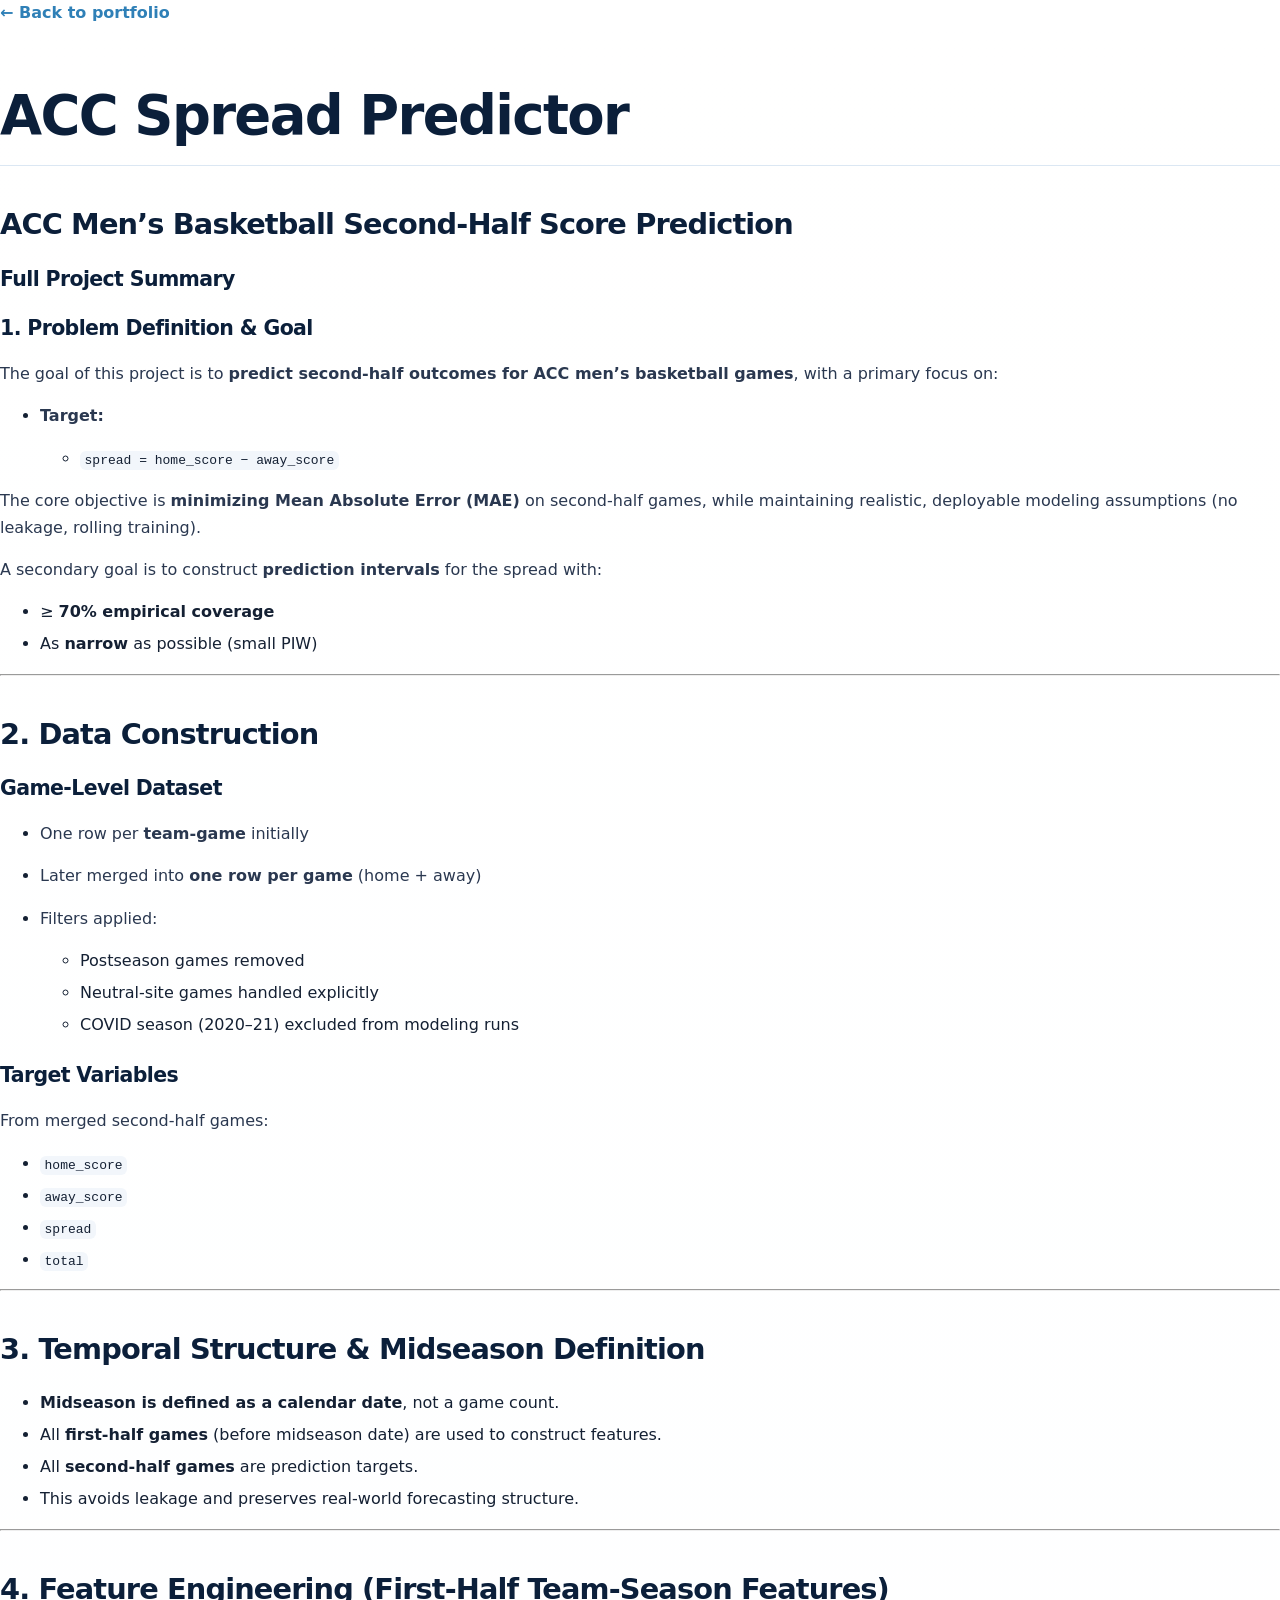
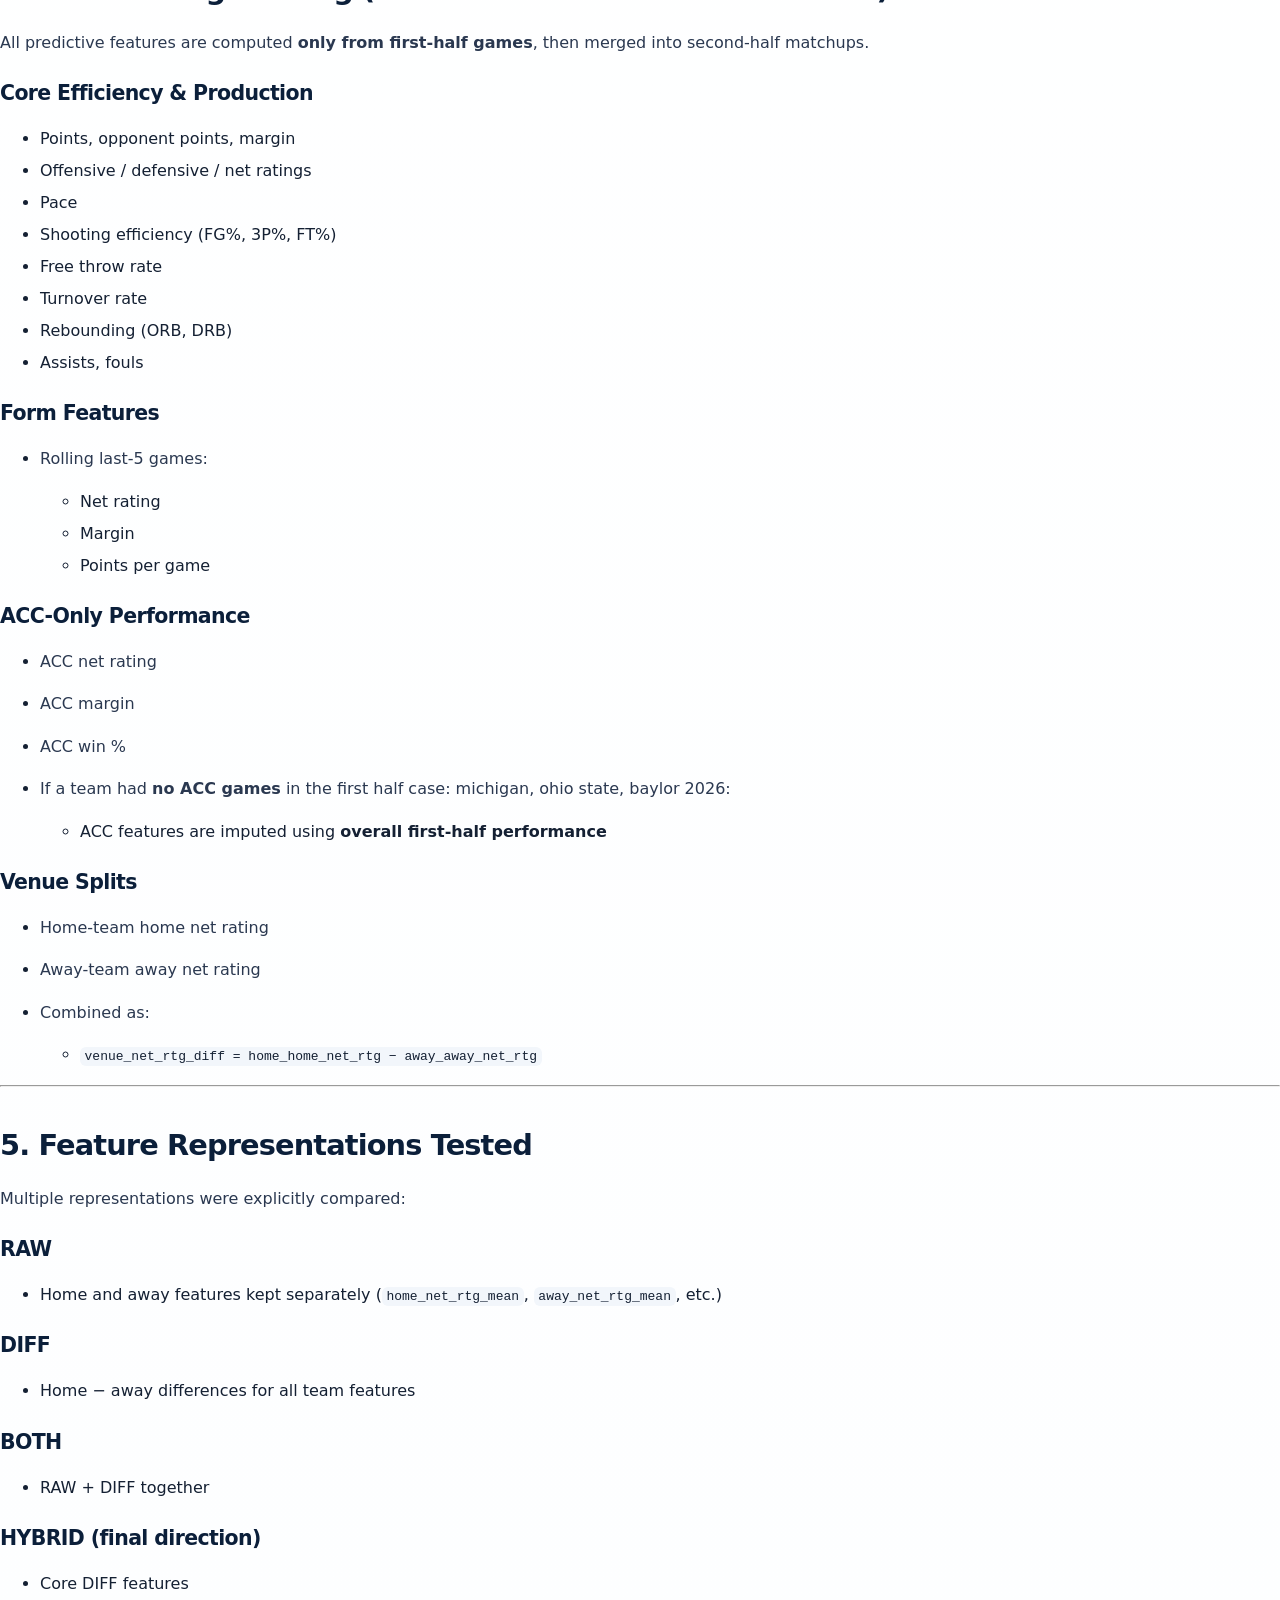
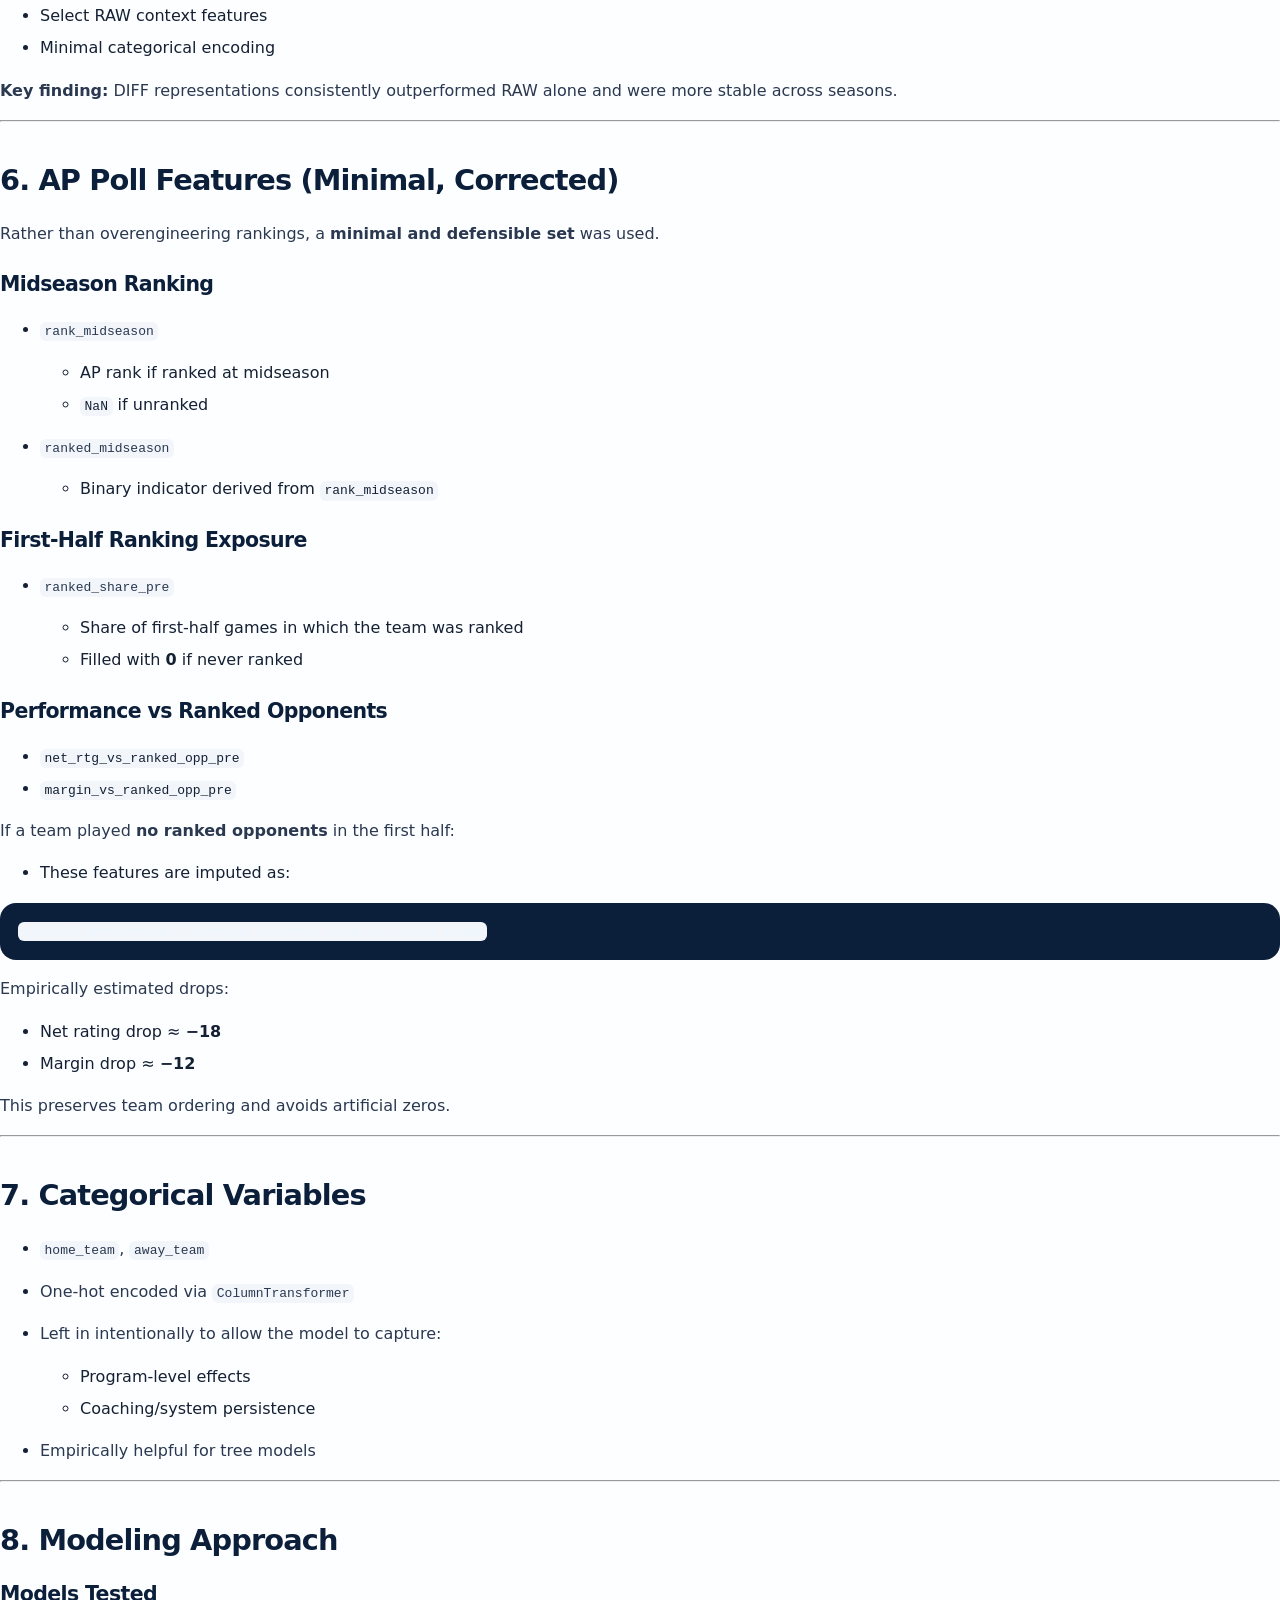
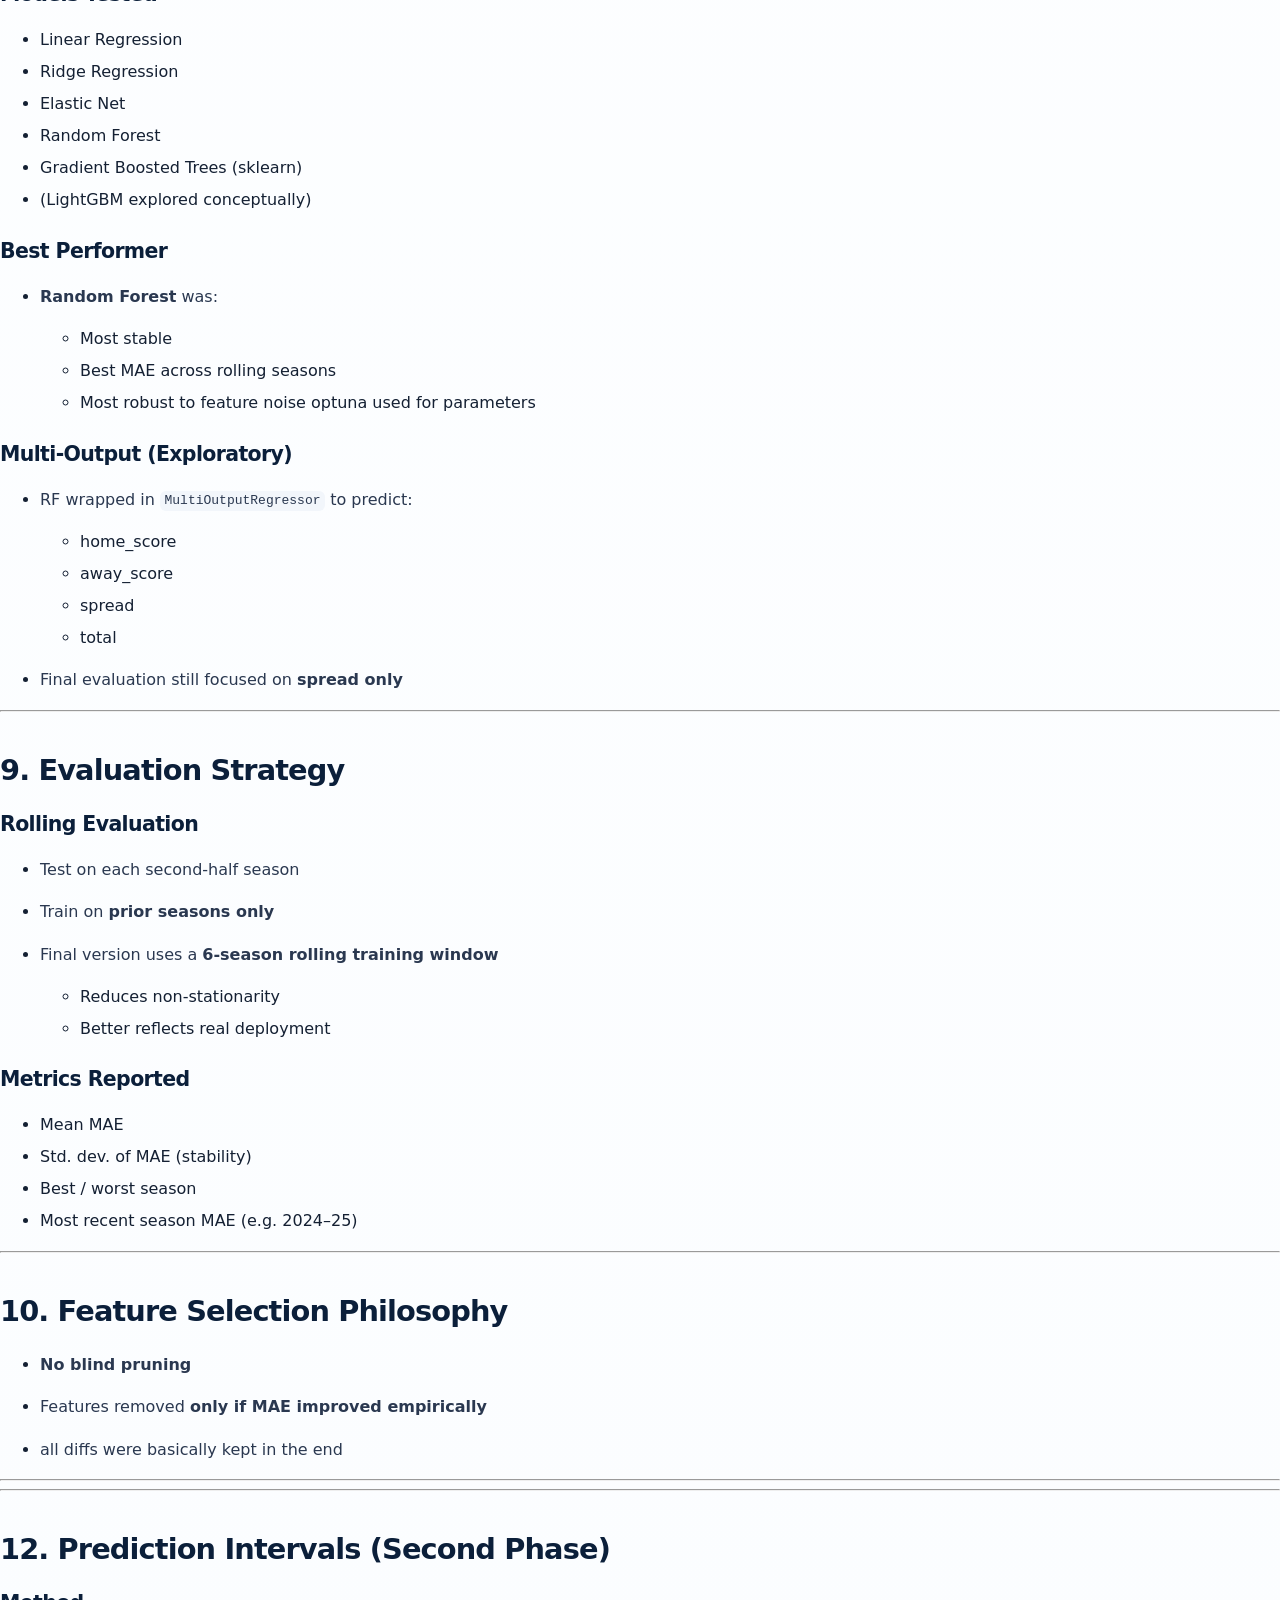
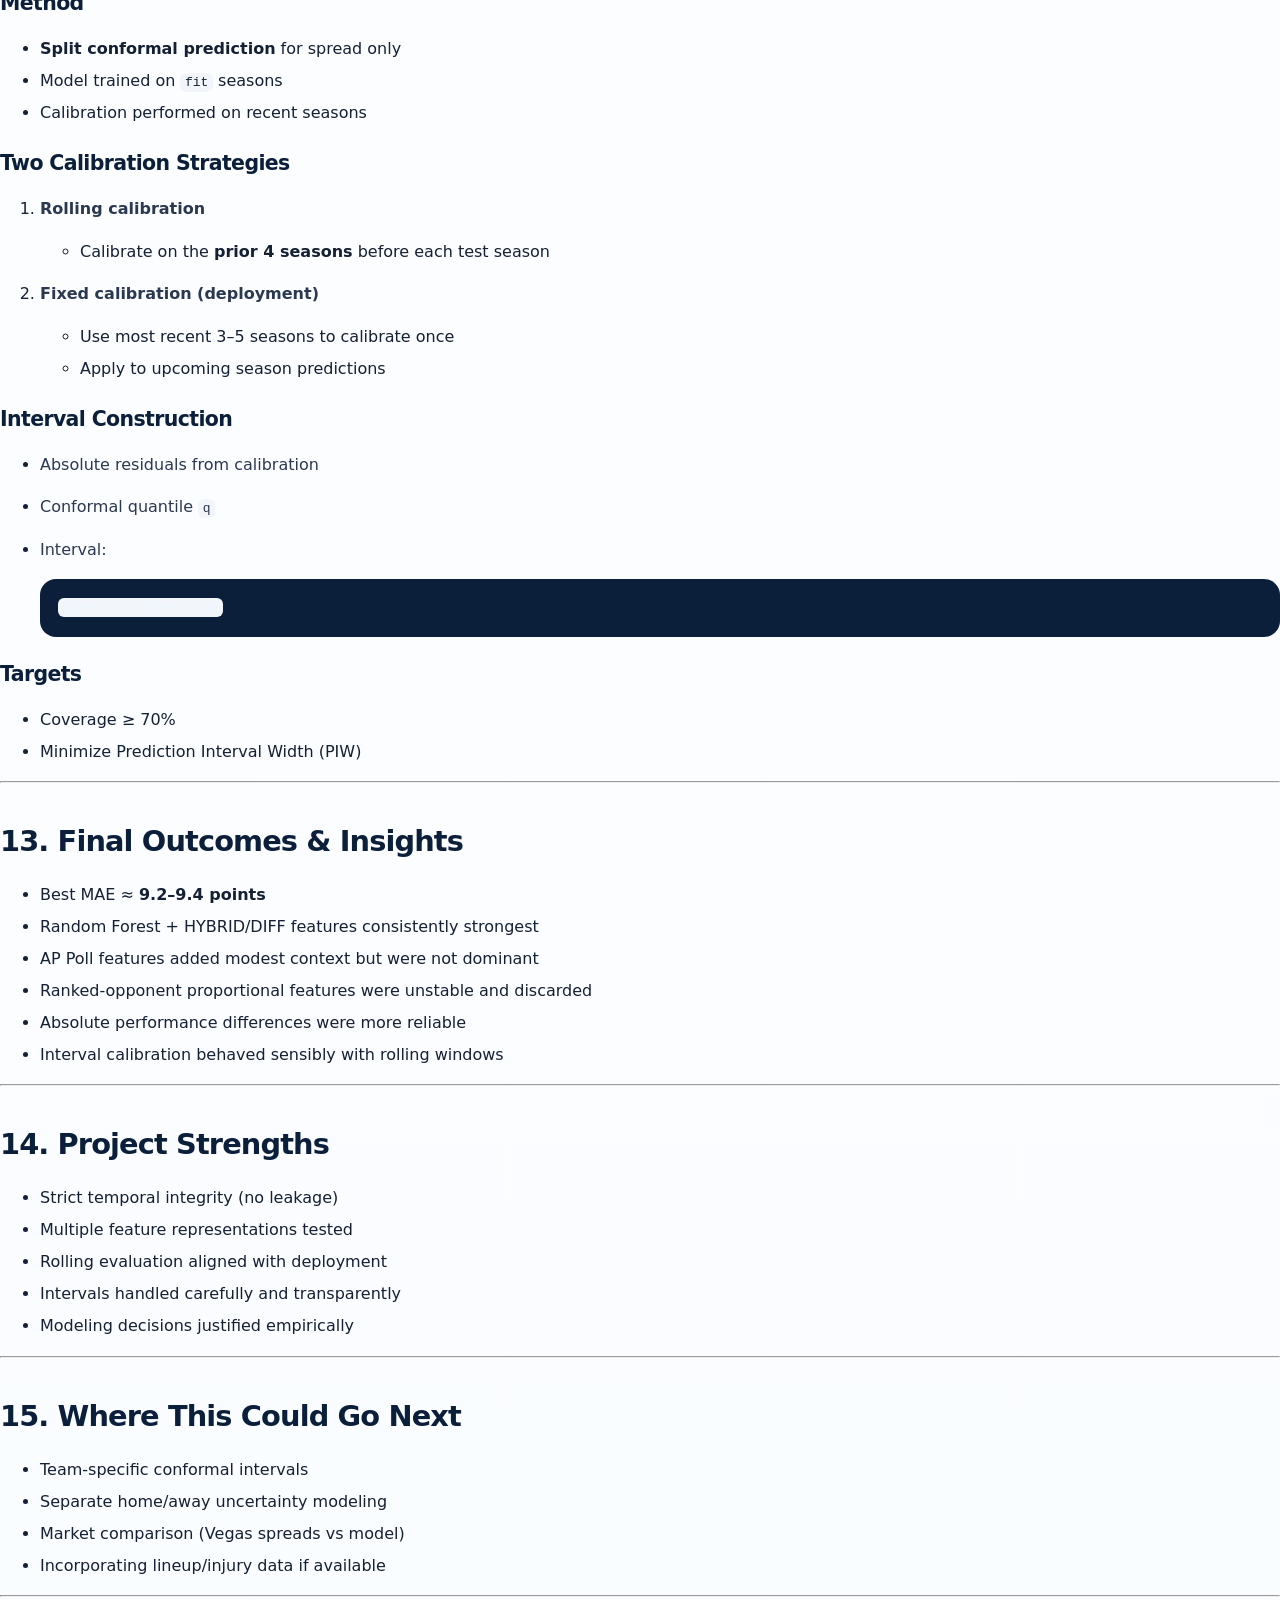
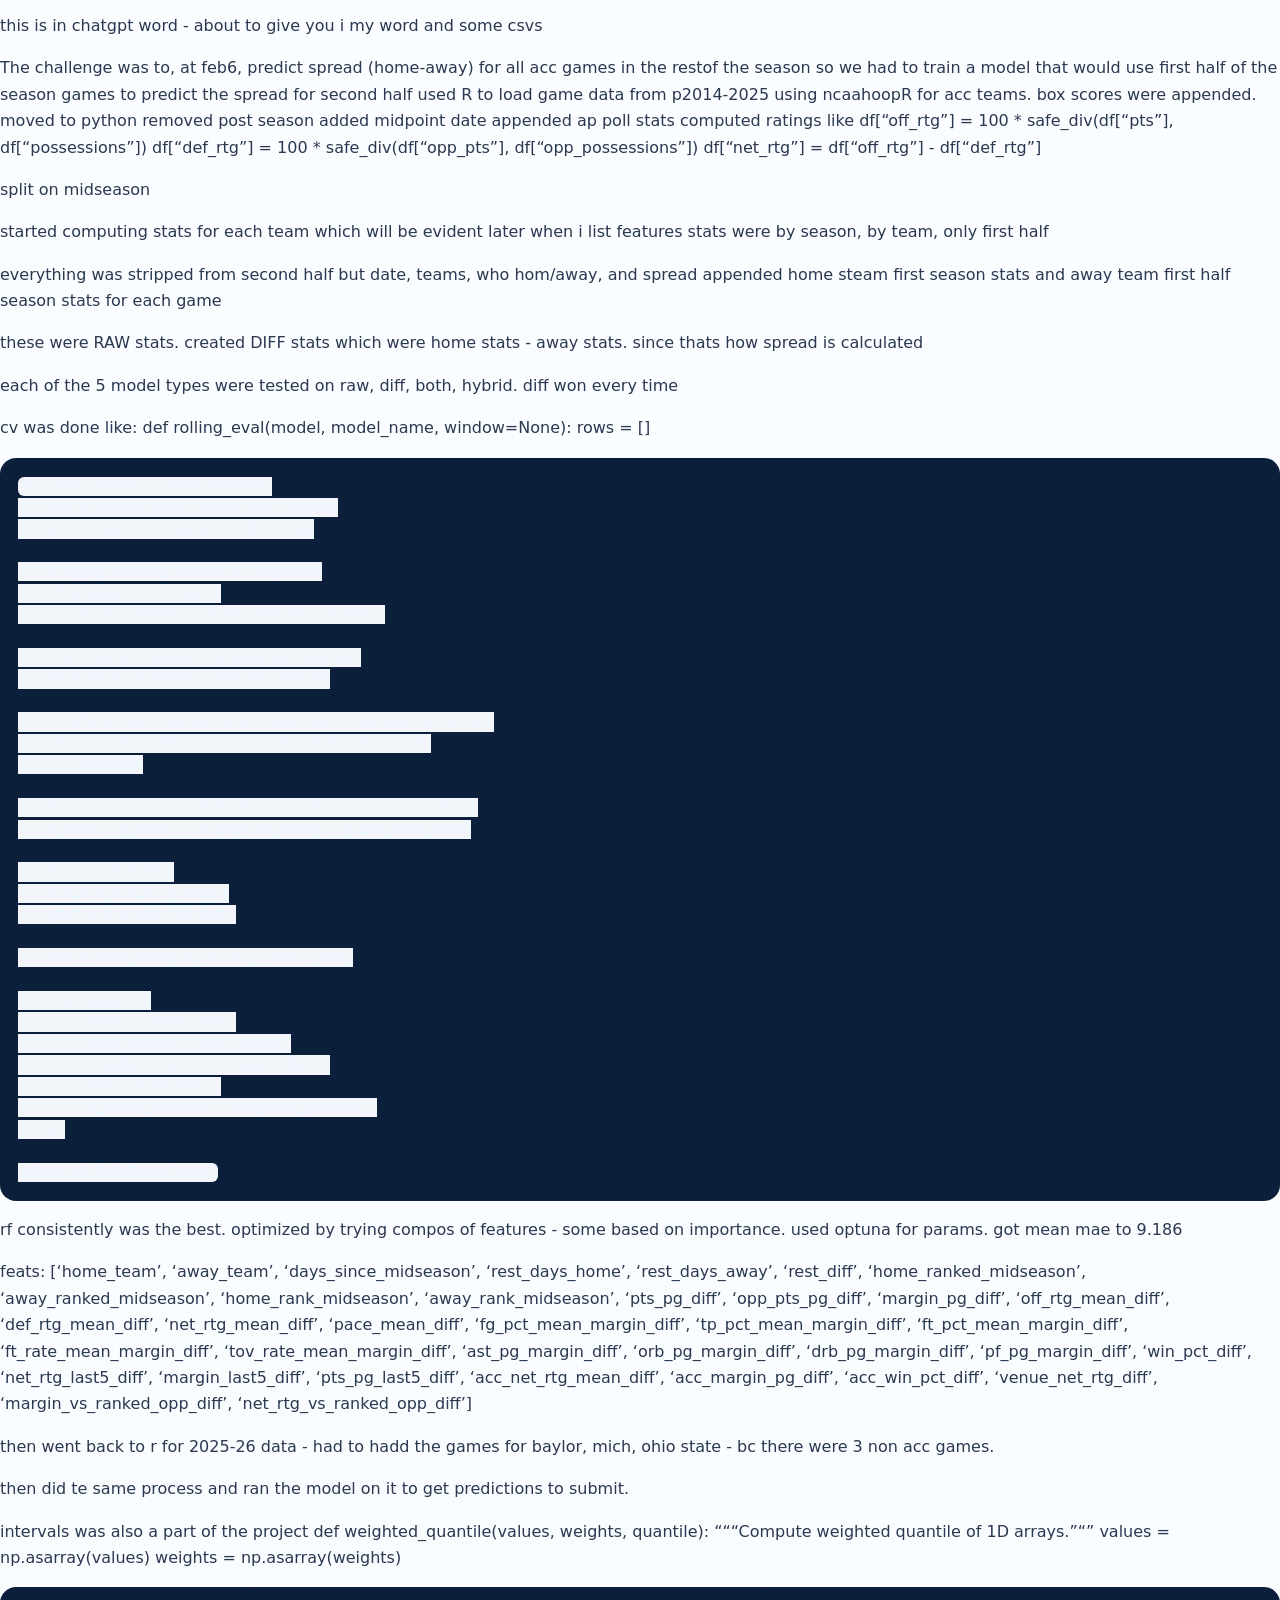
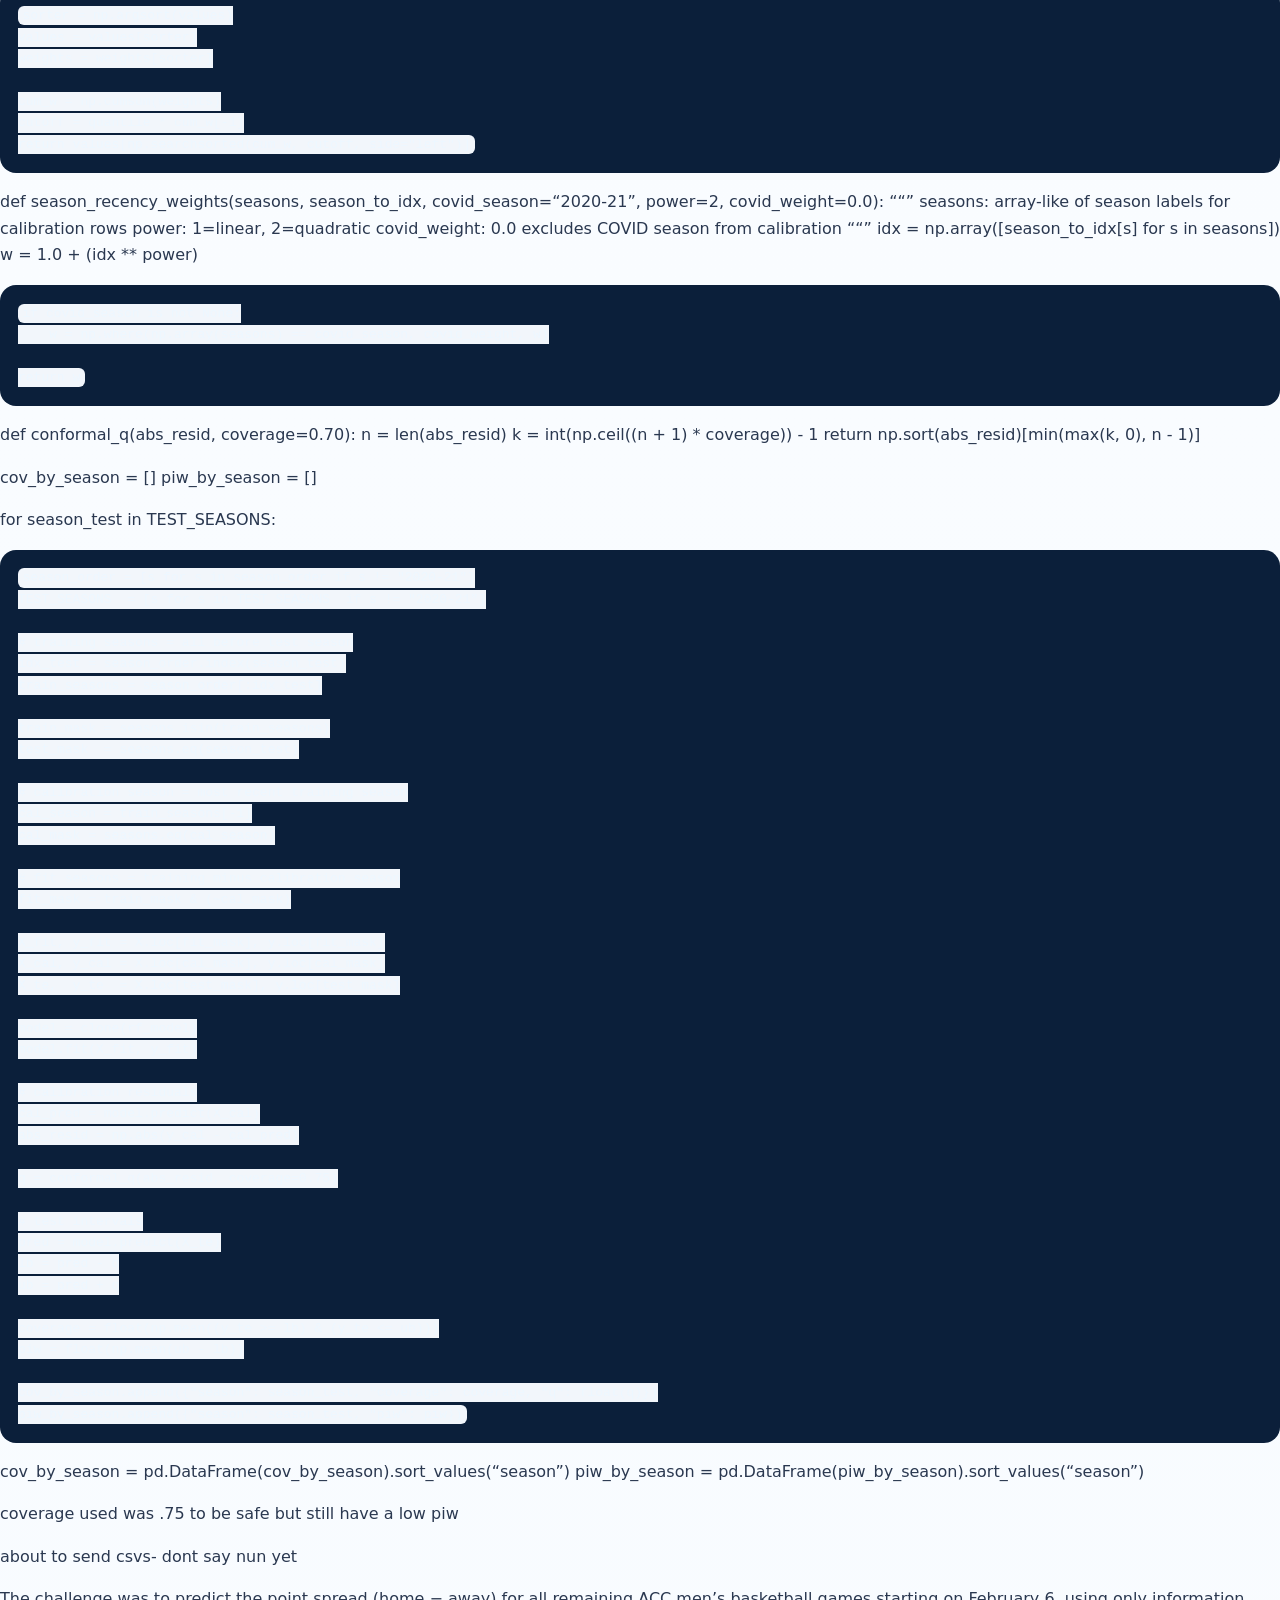
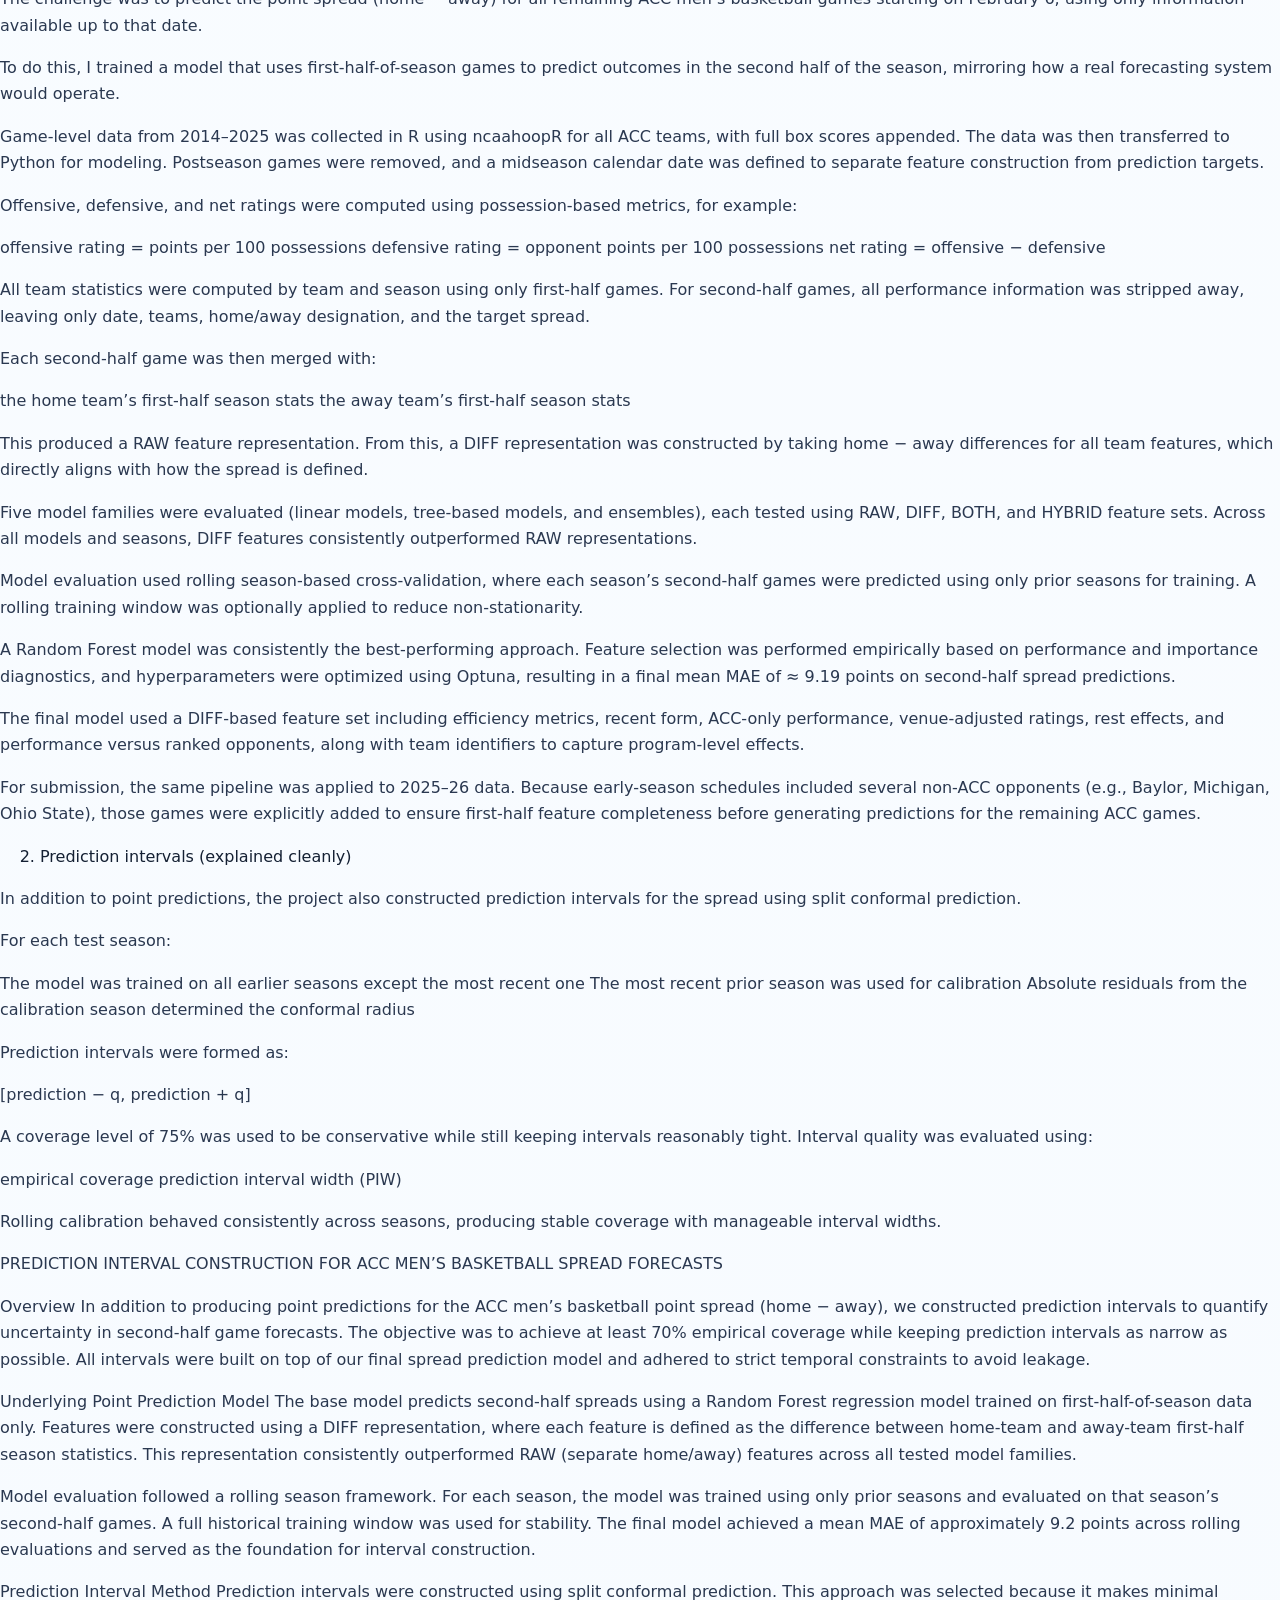
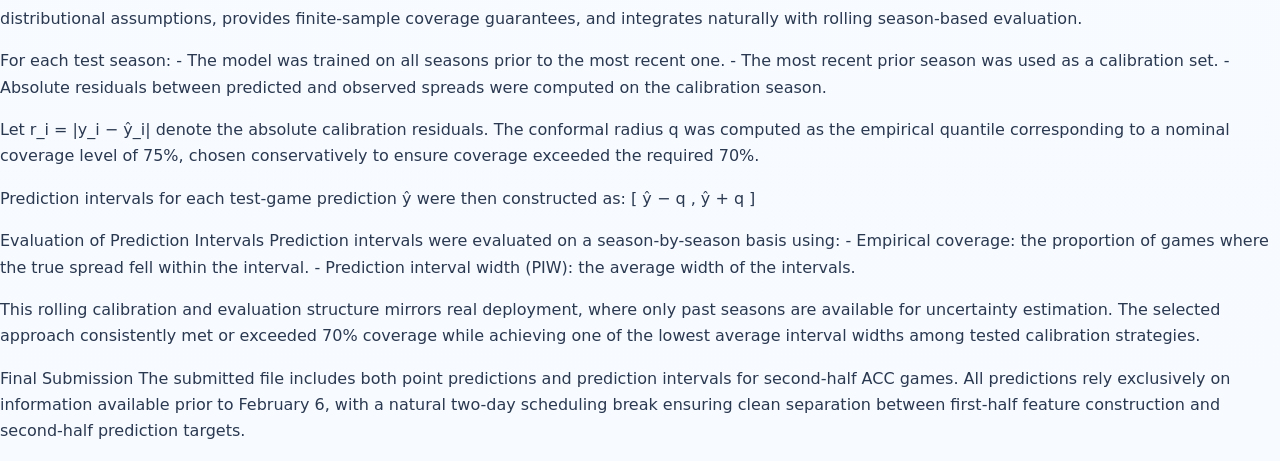
==== reports/acc-spread-predictor-report.html @ 47bd6e91 "Add files via upload" ====
<!DOCTYPE html>
<html xmlns="http://www.w3.org/1999/xhtml" lang="" xml:lang="">
<head>
  <meta charset="utf-8" />
  <meta name="generator" content="pandoc" />
  <meta name="viewport" content="width=device-width, initial-scale=1.0, user-scalable=yes" />
  <title>ACC Spread Predictor</title>
  <style>
    code{white-space: pre-wrap;}
    span.smallcaps{font-variant: small-caps;}
    div.columns{display: flex; gap: min(4vw, 1.5em);}
    div.column{flex: auto; overflow-x: auto;}
    div.hanging-indent{margin-left: 1.5em; text-indent: -1.5em;}
    /* The extra [class] is a hack that increases specificity enough to
       override a similar rule in reveal.js */
    ul.task-list[class]{list-style: none;}
    ul.task-list li input[type="checkbox"] {
      font-size: inherit;
      width: 0.8em;
      margin: 0 0.8em 0.2em -1.6em;
      vertical-align: middle;
    }
    .display.math{display: block; text-align: center; margin: 0.5rem auto;}
  </style>
  <link rel="stylesheet" href="report-style.css" />
</head>
<body>
<a class="back" href="../index.html">← Back to portfolio</a>
<header id="title-block-header">
<h1 class="title">ACC Spread Predictor</h1>
</header>
<h2 id="acc-mens-basketball-second-half-score-prediction">ACC Men’s
Basketball Second-Half Score Prediction</h2>
<h3 id="full-project-summary">Full Project Summary</h3>
<h3 id="problem-definition-goal">1. Problem Definition &amp; Goal</h3>
<p>The goal of this project is to <strong>predict second-half outcomes
for ACC men’s basketball games</strong>, with a primary focus on:</p>
<ul>
<li><p><strong>Target:</strong></p>
<ul>
<li><code>spread = home_score − away_score</code></li>
</ul></li>
</ul>
<p>The core objective is <strong>minimizing Mean Absolute Error
(MAE)</strong> on second-half games, while maintaining realistic,
deployable modeling assumptions (no leakage, rolling training).</p>
<p>A secondary goal is to construct <strong>prediction
intervals</strong> for the spread with:</p>
<ul>
<li>≥ <strong>70% empirical coverage</strong></li>
<li>As <strong>narrow</strong> as possible (small PIW)</li>
</ul>
<hr />
<h2 id="data-construction">2. Data Construction</h2>
<h3 id="game-level-dataset">Game-Level Dataset</h3>
<ul>
<li><p>One row per <strong>team-game</strong> initially</p></li>
<li><p>Later merged into <strong>one row per game</strong> (home +
away)</p></li>
<li><p>Filters applied:</p>
<ul>
<li>Postseason games removed</li>
<li>Neutral-site games handled explicitly</li>
<li>COVID season (2020–21) excluded from modeling runs</li>
</ul></li>
</ul>
<h3 id="target-variables">Target Variables</h3>
<p>From merged second-half games:</p>
<ul>
<li><code>home_score</code></li>
<li><code>away_score</code></li>
<li><code>spread</code></li>
<li><code>total</code></li>
</ul>
<hr />
<h2 id="temporal-structure-midseason-definition">3. Temporal Structure
&amp; Midseason Definition</h2>
<ul>
<li><strong>Midseason is defined as a calendar date</strong>, not a game
count.</li>
<li>All <strong>first-half games</strong> (before midseason date) are
used to construct features.</li>
<li>All <strong>second-half games</strong> are prediction targets.</li>
<li>This avoids leakage and preserves real-world forecasting
structure.</li>
</ul>
<hr />
<h2 id="feature-engineering-first-half-team-season-features">4. Feature
Engineering (First-Half Team-Season Features)</h2>
<p>All predictive features are computed <strong>only from first-half
games</strong>, then merged into second-half matchups.</p>
<h3 id="core-efficiency-production">Core Efficiency &amp;
Production</h3>
<ul>
<li>Points, opponent points, margin</li>
<li>Offensive / defensive / net ratings</li>
<li>Pace</li>
<li>Shooting efficiency (FG%, 3P%, FT%)</li>
<li>Free throw rate</li>
<li>Turnover rate</li>
<li>Rebounding (ORB, DRB)</li>
<li>Assists, fouls</li>
</ul>
<h3 id="form-features">Form Features</h3>
<ul>
<li><p>Rolling last-5 games:</p>
<ul>
<li>Net rating</li>
<li>Margin</li>
<li>Points per game</li>
</ul></li>
</ul>
<h3 id="acc-only-performance">ACC-Only Performance</h3>
<ul>
<li><p>ACC net rating</p></li>
<li><p>ACC margin</p></li>
<li><p>ACC win %</p></li>
<li><p>If a team had <strong>no ACC games</strong> in the first half
case: michigan, ohio state, baylor 2026:</p>
<ul>
<li>ACC features are imputed using <strong>overall first-half
performance</strong></li>
</ul></li>
</ul>
<h3 id="venue-splits">Venue Splits</h3>
<ul>
<li><p>Home-team home net rating</p></li>
<li><p>Away-team away net rating</p></li>
<li><p>Combined as:</p>
<ul>
<li><code>venue_net_rtg_diff = home_home_net_rtg − away_away_net_rtg</code></li>
</ul></li>
</ul>
<hr />
<h2 id="feature-representations-tested">5. Feature Representations
Tested</h2>
<p>Multiple representations were explicitly compared:</p>
<h3 id="raw">RAW</h3>
<ul>
<li>Home and away features kept separately
(<code>home_net_rtg_mean</code>, <code>away_net_rtg_mean</code>,
etc.)</li>
</ul>
<h3 id="diff">DIFF</h3>
<ul>
<li>Home − away differences for all team features</li>
</ul>
<h3 id="both">BOTH</h3>
<ul>
<li>RAW + DIFF together</li>
</ul>
<h3 id="hybrid-final-direction">HYBRID (final direction)</h3>
<ul>
<li>Core DIFF features</li>
<li>Select RAW context features</li>
<li>Minimal categorical encoding</li>
</ul>
<p><strong>Key finding:</strong> DIFF representations consistently
outperformed RAW alone and were more stable across seasons.</p>
<hr />
<h2 id="ap-poll-features-minimal-corrected">6. AP Poll Features
(Minimal, Corrected)</h2>
<p>Rather than overengineering rankings, a <strong>minimal and
defensible set</strong> was used.</p>
<h3 id="midseason-ranking">Midseason Ranking</h3>
<ul>
<li><p><code>rank_midseason</code></p>
<ul>
<li>AP rank if ranked at midseason</li>
<li><code>NaN</code> if unranked</li>
</ul></li>
<li><p><code>ranked_midseason</code></p>
<ul>
<li>Binary indicator derived from <code>rank_midseason</code></li>
</ul></li>
</ul>
<h3 id="first-half-ranking-exposure">First-Half Ranking Exposure</h3>
<ul>
<li><p><code>ranked_share_pre</code></p>
<ul>
<li>Share of first-half games in which the team was ranked</li>
<li>Filled with <strong>0</strong> if never ranked</li>
</ul></li>
</ul>
<h3 id="performance-vs-ranked-opponents">Performance vs Ranked
Opponents</h3>
<ul>
<li><code>net_rtg_vs_ranked_opp_pre</code></li>
<li><code>margin_vs_ranked_opp_pre</code></li>
</ul>
<p>If a team played <strong>no ranked opponents</strong> in the first
half:</p>
<ul>
<li>These features are imputed as:</li>
</ul>
<pre><code>overall performance − average observed drop vs ranked teams</code></pre>
<p>Empirically estimated drops:</p>
<ul>
<li>Net rating drop ≈ <strong>−18</strong></li>
<li>Margin drop ≈ <strong>−12</strong></li>
</ul>
<p>This preserves team ordering and avoids artificial zeros.</p>
<hr />
<h2 id="categorical-variables">7. Categorical Variables</h2>
<ul>
<li><p><code>home_team</code>, <code>away_team</code></p></li>
<li><p>One-hot encoded via <code>ColumnTransformer</code></p></li>
<li><p>Left in intentionally to allow the model to capture:</p>
<ul>
<li>Program-level effects</li>
<li>Coaching/system persistence</li>
</ul></li>
<li><p>Empirically helpful for tree models</p></li>
</ul>
<hr />
<h2 id="modeling-approach">8. Modeling Approach</h2>
<h3 id="models-tested">Models Tested</h3>
<ul>
<li>Linear Regression</li>
<li>Ridge Regression</li>
<li>Elastic Net</li>
<li>Random Forest</li>
<li>Gradient Boosted Trees (sklearn)</li>
<li>(LightGBM explored conceptually)</li>
</ul>
<h3 id="best-performer">Best Performer</h3>
<ul>
<li><p><strong>Random Forest</strong> was:</p>
<ul>
<li>Most stable</li>
<li>Best MAE across rolling seasons</li>
<li>Most robust to feature noise optuna used for parameters</li>
</ul></li>
</ul>
<h3 id="multi-output-exploratory">Multi-Output (Exploratory)</h3>
<ul>
<li><p>RF wrapped in <code>MultiOutputRegressor</code> to predict:</p>
<ul>
<li>home_score</li>
<li>away_score</li>
<li>spread</li>
<li>total</li>
</ul></li>
<li><p>Final evaluation still focused on <strong>spread
only</strong></p></li>
</ul>
<hr />
<h2 id="evaluation-strategy">9. Evaluation Strategy</h2>
<h3 id="rolling-evaluation">Rolling Evaluation</h3>
<ul>
<li><p>Test on each second-half season</p></li>
<li><p>Train on <strong>prior seasons only</strong></p></li>
<li><p>Final version uses a <strong>6-season rolling training
window</strong></p>
<ul>
<li>Reduces non-stationarity</li>
<li>Better reflects real deployment</li>
</ul></li>
</ul>
<h3 id="metrics-reported">Metrics Reported</h3>
<ul>
<li>Mean MAE</li>
<li>Std. dev. of MAE (stability)</li>
<li>Best / worst season</li>
<li>Most recent season MAE (e.g. 2024–25)</li>
</ul>
<hr />
<h2 id="feature-selection-philosophy">10. Feature Selection
Philosophy</h2>
<ul>
<li><p><strong>No blind pruning</strong></p></li>
<li><p>Features removed <strong>only if MAE improved
empirically</strong></p></li>
<li><p>all diffs were basically kept in the end</p></li>
</ul>
<hr />
<hr />
<h2 id="prediction-intervals-second-phase">12. Prediction Intervals
(Second Phase)</h2>
<h3 id="method">Method</h3>
<ul>
<li><strong>Split conformal prediction</strong> for spread only</li>
<li>Model trained on <code>fit</code> seasons</li>
<li>Calibration performed on recent seasons</li>
</ul>
<h3 id="two-calibration-strategies">Two Calibration Strategies</h3>
<ol type="1">
<li><p><strong>Rolling calibration</strong></p>
<ul>
<li>Calibrate on the <strong>prior 4 seasons</strong> before each test
season</li>
</ul></li>
<li><p><strong>Fixed calibration (deployment)</strong></p>
<ul>
<li>Use most recent 3–5 seasons to calibrate once</li>
<li>Apply to upcoming season predictions</li>
</ul></li>
</ol>
<h3 id="interval-construction">Interval Construction</h3>
<ul>
<li><p>Absolute residuals from calibration</p></li>
<li><p>Conformal quantile <code>q</code></p></li>
<li><p>Interval:</p>
<pre><code>[pred − q, pred + q]</code></pre></li>
</ul>
<h3 id="targets">Targets</h3>
<ul>
<li>Coverage ≥ 70%</li>
<li>Minimize Prediction Interval Width (PIW)</li>
</ul>
<hr />
<h2 id="final-outcomes-insights">13. Final Outcomes &amp; Insights</h2>
<ul>
<li>Best MAE ≈ <strong>9.2–9.4 points</strong></li>
<li>Random Forest + HYBRID/DIFF features consistently strongest</li>
<li>AP Poll features added modest context but were not dominant</li>
<li>Ranked-opponent proportional features were unstable and
discarded</li>
<li>Absolute performance differences were more reliable</li>
<li>Interval calibration behaved sensibly with rolling windows</li>
</ul>
<hr />
<h2 id="project-strengths">14. Project Strengths</h2>
<ul>
<li>Strict temporal integrity (no leakage)</li>
<li>Multiple feature representations tested</li>
<li>Rolling evaluation aligned with deployment</li>
<li>Intervals handled carefully and transparently</li>
<li>Modeling decisions justified empirically</li>
</ul>
<hr />
<h2 id="where-this-could-go-next">15. Where This Could Go Next</h2>
<ul>
<li>Team-specific conformal intervals</li>
<li>Separate home/away uncertainty modeling</li>
<li>Market comparison (Vegas spreads vs model)</li>
<li>Incorporating lineup/injury data if available</li>
</ul>
<hr />
<p>this is in chatgpt word - about to give you i my word and some
csvs</p>
<p>The challenge was to, at feb6, predict spread (home-away) for all acc
games in the restof the season so we had to train a model that would use
first half of the season games to predict the spread for second half
used R to load game data from p2014-2025 using ncaahoopR for acc teams.
box scores were appended. moved to python removed post season added
midpoint date appended ap poll stats computed ratings like df[“off_rtg”]
= 100 * safe_div(df[“pts”], df[“possessions”]) df[“def_rtg”] = 100 *
safe_div(df[“opp_pts”], df[“opp_possessions”]) df[“net_rtg”] =
df[“off_rtg”] - df[“def_rtg”]</p>
<p>split on midseason</p>
<p>started computing stats for each team which will be evident later
when i list features stats were by season, by team, only first half</p>
<p>everything was stripped from second half but date, teams, who
hom/away, and spread appended home steam first season stats and away
team first half season stats for each game</p>
<p>these were RAW stats. created DIFF stats which were home stats - away
stats. since thats how spread is calculated</p>
<p>each of the 5 model types were tested on raw, diff, both, hybrid.
diff won every time</p>
<p>cv was done like: def rolling_eval(model, model_name, window=None):
rows = []</p>
<pre><code>for test_season in TEST_SEASONS:
    idx = season_order.index(test_season)
    prior_seasons = season_order[:idx]

    # apply rolling window if requested
    if window is not None:
        prior_seasons = prior_seasons[-window:]

    train_mask = seasons.isin(prior_seasons)
    test_mask  = seasons.eq(test_season)

    # safety check (quiet skip, same spirit as your original)
    if train_mask.sum() == 0 or test_mask.sum() == 0:
        continue

    X_train, y_train = X.loc[train_mask], y.loc[train_mask]
    X_test,  y_test  = X.loc[test_mask],  y.loc[test_mask]

    m = clone(model)
    m.fit(X_train, y_train)
    yhat = m.predict(X_test)

    mae = mean_absolute_error(y_test, yhat)

    rows.append({
        &quot;model&quot;: model_name,
        &quot;test_season&quot;: test_season,
        &quot;n_games&quot;: int(test_mask.sum()),
        &quot;mae&quot;: float(mae),
        &quot;n_train_seasons&quot;: len(prior_seasons),
    })

return pd.DataFrame(rows)</code></pre>
<p>rf consistently was the best. optimized by trying compos of features
- some based on importance. used optuna for params. got mean mae to
9.186</p>
<p>feats: [‘home_team’, ‘away_team’, ‘days_since_midseason’,
‘rest_days_home’, ‘rest_days_away’, ‘rest_diff’,
‘home_ranked_midseason’, ‘away_ranked_midseason’, ‘home_rank_midseason’,
‘away_rank_midseason’, ‘pts_pg_diff’, ‘opp_pts_pg_diff’,
‘margin_pg_diff’, ‘off_rtg_mean_diff’, ‘def_rtg_mean_diff’,
‘net_rtg_mean_diff’, ‘pace_mean_diff’, ‘fg_pct_mean_margin_diff’,
‘tp_pct_mean_margin_diff’, ‘ft_pct_mean_margin_diff’,
‘ft_rate_mean_margin_diff’, ‘tov_rate_mean_margin_diff’,
‘ast_pg_margin_diff’, ‘orb_pg_margin_diff’, ‘drb_pg_margin_diff’,
‘pf_pg_margin_diff’, ‘win_pct_diff’, ‘net_rtg_last5_diff’,
‘margin_last5_diff’, ‘pts_pg_last5_diff’, ‘acc_net_rtg_mean_diff’,
‘acc_margin_pg_diff’, ‘acc_win_pct_diff’, ‘venue_net_rtg_diff’,
‘margin_vs_ranked_opp_diff’, ‘net_rtg_vs_ranked_opp_diff’]</p>
<p>then went back to r for 2025-26 data - had to hadd the games for
baylor, mich, ohio state - bc there were 3 non acc games.</p>
<p>then did te same process and ran the model on it to get predictions
to submit.</p>
<p>intervals was also a part of the project def
weighted_quantile(values, weights, quantile): “““Compute weighted
quantile of 1D arrays.”“” values = np.asarray(values) weights =
np.asarray(weights)</p>
<pre><code>sorter = np.argsort(values)
values = values[sorter]
weights = weights[sorter]

cum_w = np.cumsum(weights)
cutoff = quantile * cum_w[-1]
return values[np.searchsorted(cum_w, cutoff, side=&quot;left&quot;)]</code></pre>
<p>def season_recency_weights(seasons, season_to_idx,
covid_season=“2020-21”, power=2, covid_weight=0.0): ““” seasons:
array-like of season labels for calibration rows power: 1=linear,
2=quadratic covid_weight: 0.0 excludes COVID season from calibration ““”
idx = np.array([season_to_idx[s] for s in seasons]) w = 1.0 + (idx **
power)</p>
<pre><code>if covid_season is not None:
    w = np.where(np.array(seasons) == covid_season, covid_weight, w)

return w</code></pre>
<p>def conformal_q(abs_resid, coverage=0.70): n = len(abs_resid) k =
int(np.ceil((n + 1) * coverage)) - 1 return
np.sort(abs_resid)[min(max(k, 0), n - 1)]</p>
<p>cov_by_season = [] piw_by_season = []</p>
<p>for season_test in TEST_SEASONS:</p>
<pre><code>season_order = [s for s in season_order if s != &quot;2020-21&quot;]
TEST_SEASONS  = [s for s in TEST_SEASONS  if s != &quot;2020-21&quot;]

# training seasons = all before test season
idx_test = season_order.index(season_test)
train_seasons = season_order[:idx_test]

train_mask = seasons.isin(train_seasons)
test_mask  = seasons.eq(season_test)

# calibration season = most recent training season
cal_season = train_seasons[-1]
cal_mask = seasons.eq(cal_season)

# fit seasons = training minus calibration season
fit_mask = train_mask &amp; (~cal_mask)

X_fit, y_fit = X.loc[fit_mask], y.loc[fit_mask]
X_cal, y_cal = X.loc[cal_mask], y.loc[cal_mask]
X_te,  y_te  = X.loc[test_mask], y.loc[test_mask]

model = clone(rf_model)
model.fit(X_fit, y_fit)

# calibration residuals
cal_pred = model.predict(X_cal)
abs_resid = np.abs(y_cal - cal_pred)

q = conformal_q(abs_resid, coverage=0.75)

# test intervals
pred = model.predict(X_te)
lb = pred - q
ub = pred + q

coverage = float(np.mean((y_te &gt;= lb) &amp; (y_te &lt;= ub)))
piw = float(np.mean(ub - lb))

cov_by_season.append({&quot;season&quot;: season_test, &quot;coverage&quot;: coverage, &quot;q&quot;: float(q)})
piw_by_season.append({&quot;season&quot;: season_test, &quot;piw&quot;: piw})</code></pre>
<p>cov_by_season = pd.DataFrame(cov_by_season).sort_values(“season”)
piw_by_season = pd.DataFrame(piw_by_season).sort_values(“season”)</p>
<p>coverage used was .75 to be safe but still have a low piw</p>
<p>about to send csvs- dont say nun yet</p>
<p>The challenge was to predict the point spread (home − away) for all
remaining ACC men’s basketball games starting on February 6, using only
information available up to that date.</p>
<p>To do this, I trained a model that uses first-half-of-season games to
predict outcomes in the second half of the season, mirroring how a real
forecasting system would operate.</p>
<p>Game-level data from 2014–2025 was collected in R using ncaahoopR for
all ACC teams, with full box scores appended. The data was then
transferred to Python for modeling. Postseason games were removed, and a
midseason calendar date was defined to separate feature construction
from prediction targets.</p>
<p>Offensive, defensive, and net ratings were computed using
possession-based metrics, for example:</p>
<p>offensive rating = points per 100 possessions defensive rating =
opponent points per 100 possessions net rating = offensive −
defensive</p>
<p>All team statistics were computed by team and season using only
first-half games. For second-half games, all performance information was
stripped away, leaving only date, teams, home/away designation, and the
target spread.</p>
<p>Each second-half game was then merged with:</p>
<p>the home team’s first-half season stats the away team’s first-half
season stats</p>
<p>This produced a RAW feature representation. From this, a DIFF
representation was constructed by taking home − away differences for all
team features, which directly aligns with how the spread is defined.</p>
<p>Five model families were evaluated (linear models, tree-based models,
and ensembles), each tested using RAW, DIFF, BOTH, and HYBRID feature
sets. Across all models and seasons, DIFF features consistently
outperformed RAW representations.</p>
<p>Model evaluation used rolling season-based cross-validation, where
each season’s second-half games were predicted using only prior seasons
for training. A rolling training window was optionally applied to reduce
non-stationarity.</p>
<p>A Random Forest model was consistently the best-performing approach.
Feature selection was performed empirically based on performance and
importance diagnostics, and hyperparameters were optimized using Optuna,
resulting in a final mean MAE of ≈ 9.19 points on second-half spread
predictions.</p>
<p>The final model used a DIFF-based feature set including efficiency
metrics, recent form, ACC-only performance, venue-adjusted ratings, rest
effects, and performance versus ranked opponents, along with team
identifiers to capture program-level effects.</p>
<p>For submission, the same pipeline was applied to 2025–26 data.
Because early-season schedules included several non-ACC opponents (e.g.,
Baylor, Michigan, Ohio State), those games were explicitly added to
ensure first-half feature completeness before generating predictions for
the remaining ACC games.</p>
<ol start="2" type="1">
<li>Prediction intervals (explained cleanly)</li>
</ol>
<p>In addition to point predictions, the project also constructed
prediction intervals for the spread using split conformal
prediction.</p>
<p>For each test season:</p>
<p>The model was trained on all earlier seasons except the most recent
one The most recent prior season was used for calibration Absolute
residuals from the calibration season determined the conformal
radius</p>
<p>Prediction intervals were formed as:</p>
<p>[prediction − q, prediction + q]</p>
<p>A coverage level of 75% was used to be conservative while still
keeping intervals reasonably tight. Interval quality was evaluated
using:</p>
<p>empirical coverage prediction interval width (PIW)</p>
<p>Rolling calibration behaved consistently across seasons, producing
stable coverage with manageable interval widths.</p>
<p>PREDICTION INTERVAL CONSTRUCTION FOR ACC MEN’S BASKETBALL SPREAD
FORECASTS</p>
<p>Overview In addition to producing point predictions for the ACC men’s
basketball point spread (home − away), we constructed prediction
intervals to quantify uncertainty in second-half game forecasts. The
objective was to achieve at least 70% empirical coverage while keeping
prediction intervals as narrow as possible. All intervals were built on
top of our final spread prediction model and adhered to strict temporal
constraints to avoid leakage.</p>
<p>Underlying Point Prediction Model The base model predicts second-half
spreads using a Random Forest regression model trained on
first-half-of-season data only. Features were constructed using a DIFF
representation, where each feature is defined as the difference between
home-team and away-team first-half season statistics. This
representation consistently outperformed RAW (separate home/away)
features across all tested model families.</p>
<p>Model evaluation followed a rolling season framework. For each
season, the model was trained using only prior seasons and evaluated on
that season’s second-half games. A full historical training window was
used for stability. The final model achieved a mean MAE of approximately
9.2 points across rolling evaluations and served as the foundation for
interval construction.</p>
<p>Prediction Interval Method Prediction intervals were constructed
using split conformal prediction. This approach was selected because it
makes minimal distributional assumptions, provides finite-sample
coverage guarantees, and integrates naturally with rolling season-based
evaluation.</p>
<p>For each test season: - The model was trained on all seasons prior to
the most recent one. - The most recent prior season was used as a
calibration set. - Absolute residuals between predicted and observed
spreads were computed on the calibration season.</p>
<p>Let r_i = |y_i − ŷ_i| denote the absolute calibration residuals. The
conformal radius q was computed as the empirical quantile corresponding
to a nominal coverage level of 75%, chosen conservatively to ensure
coverage exceeded the required 70%.</p>
<p>Prediction intervals for each test-game prediction ŷ were then
constructed as: [ ŷ − q , ŷ + q ]</p>
<p>Evaluation of Prediction Intervals Prediction intervals were
evaluated on a season-by-season basis using: - Empirical coverage: the
proportion of games where the true spread fell within the interval. -
Prediction interval width (PIW): the average width of the intervals.</p>
<p>This rolling calibration and evaluation structure mirrors real
deployment, where only past seasons are available for uncertainty
estimation. The selected approach consistently met or exceeded 70%
coverage while achieving one of the lowest average interval widths among
tested calibration strategies.</p>
<p>Final Submission The submitted file includes both point predictions
and prediction intervals for second-half ACC games. All predictions rely
exclusively on information available prior to February 6, with a natural
two-day scheduling break ensuring clean separation between first-half
feature construction and second-half prediction targets.</p>
</body>
</html>
---- reports/report-style.css ----
:root { --navy:#0b1f3a; --carolina:#4b9cd3; --ink:#142033; --muted:#5f6f85; --line:#dbe7f3; --soft:#f6faff; }
*{box-sizing:border-box} body{margin:0;font-family:Inter,ui-sans-serif,system-ui,-apple-system,BlinkMacSystemFont,"Segoe UI",sans-serif;line-height:1.65;color:var(--ink);background:linear-gradient(180deg,#fff,#f7fbff)}
body>main, body>div, body>article{max-width:980px;margin:0 auto;padding:42px 24px 80px;background:white;box-shadow:0 18px 50px rgba(11,31,58,.08);min-height:100vh}
h1,h2,h3{color:var(--navy);letter-spacing:-.03em;line-height:1.15} h1{font-size:clamp(2rem,5vw,3.4rem);border-bottom:1px solid var(--line);padding-bottom:18px} h2{font-size:1.8rem;margin-top:42px} h3{font-size:1.28rem;margin-top:26px}
a{color:#2f80b7;font-weight:700;text-decoration:none} a:hover{text-decoration:underline} p{color:#2a3850} li{margin:.35rem 0} img{max-width:100%;height:auto;border-radius:14px;border:1px solid var(--line);box-shadow:0 12px 35px rgba(11,31,58,.08);background:#fff;padding:4px} table{border-collapse:collapse;width:100%;margin:22px 0;background:#fff;border:1px solid var(--line);border-radius:12px;overflow:hidden} th,td{border:1px solid var(--line);padding:10px 12px;text-align:left} th{background:var(--soft);color:var(--navy)} code{background:#f2f6fb;padding:.16em .35em;border-radius:6px} pre{background:#0b1f3a;color:#edf7ff;padding:18px;border-radius:16px;overflow:auto} blockquote{border-left:4px solid var(--carolina);margin-left:0;padding-left:18px;color:var(--muted);background:#f7fbff;border-radius:12px;padding-top:8px;padding-bottom:8px}.back{display:inline-flex;margin-bottom:22px;color:#2f80b7;font-weight:800}
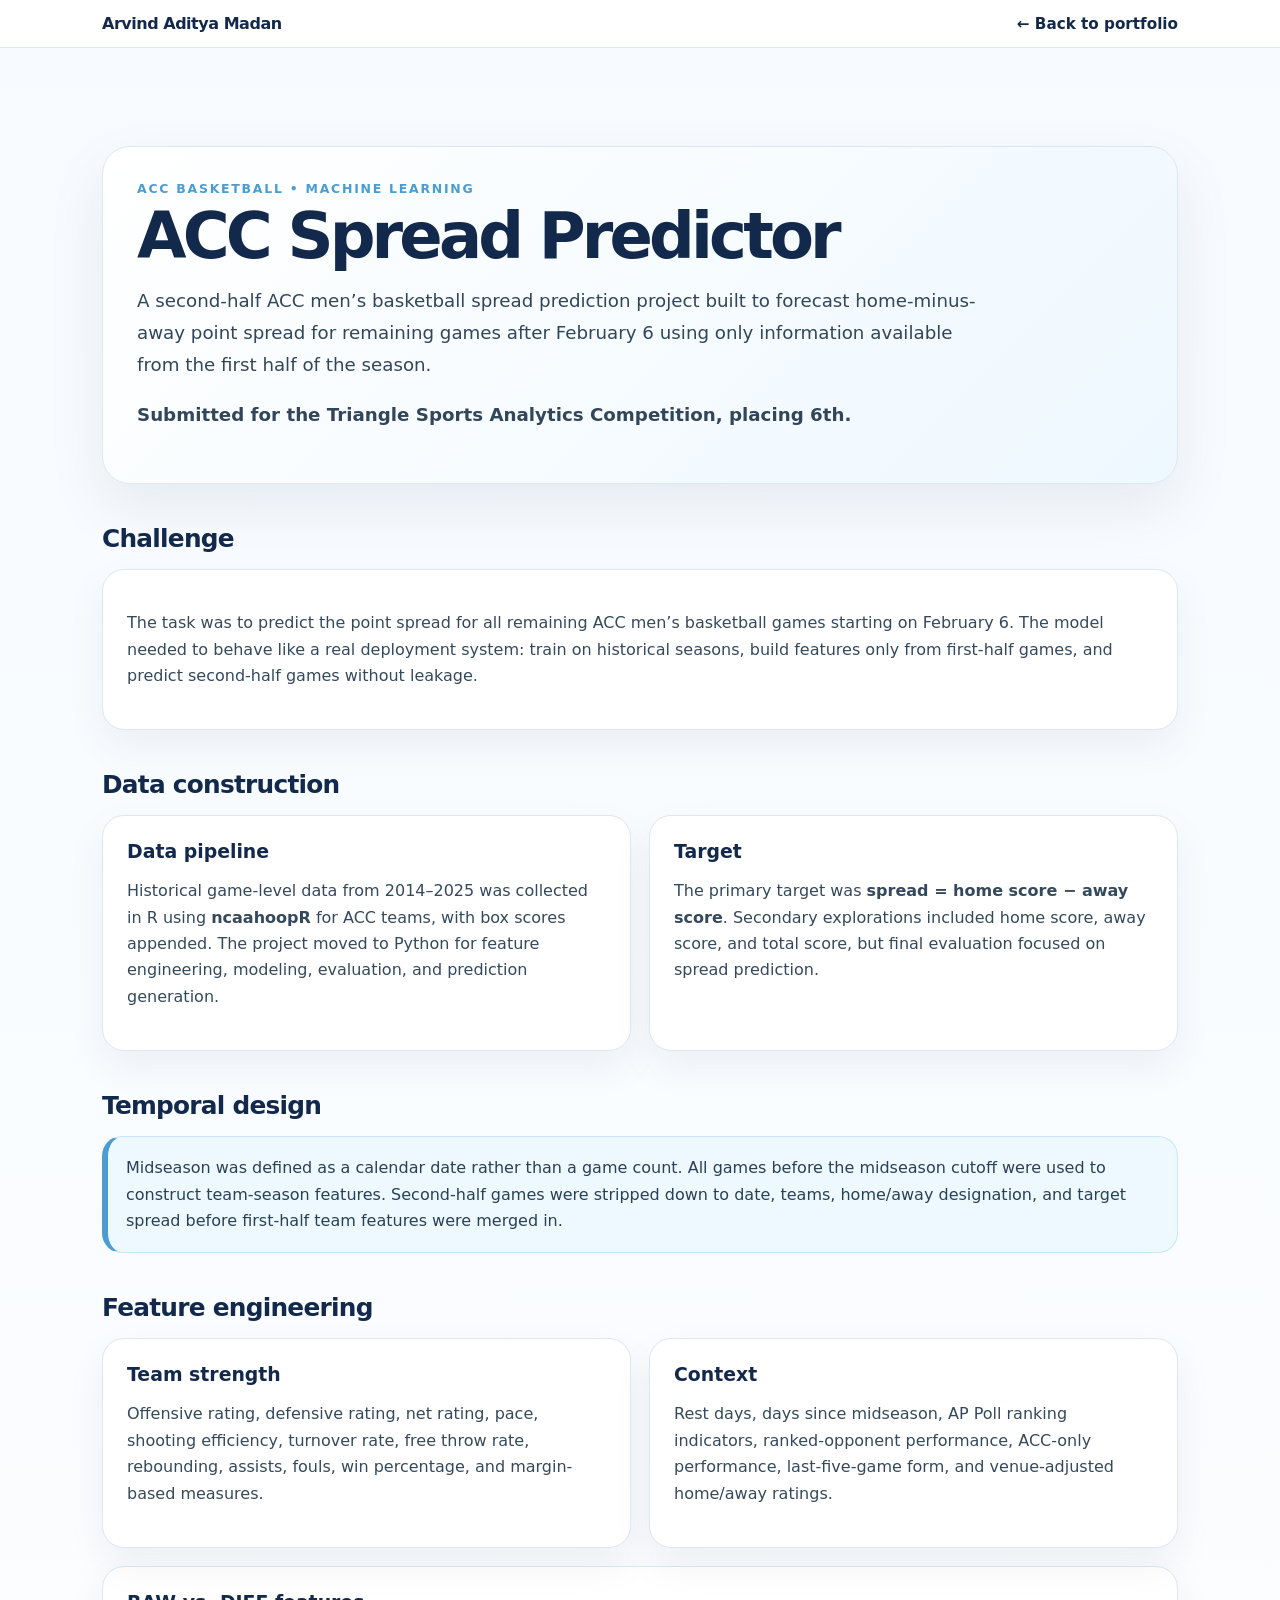
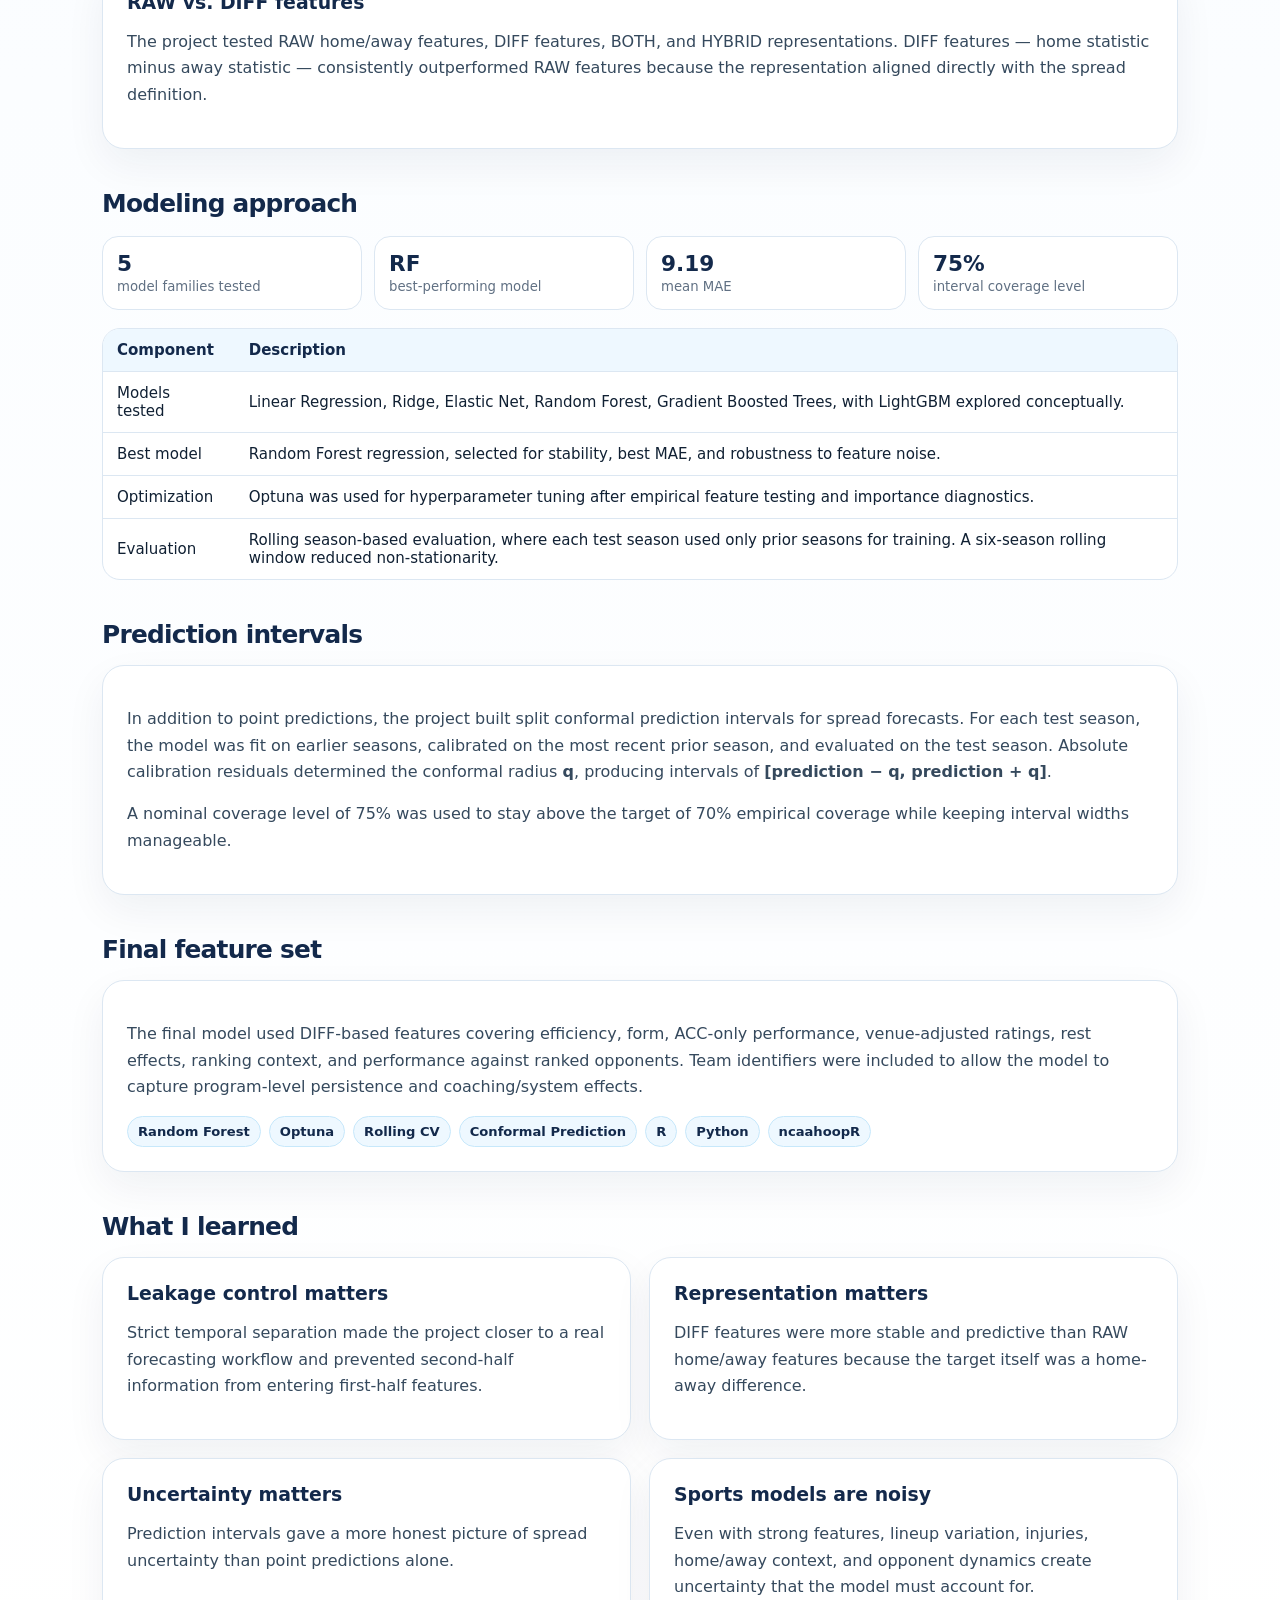
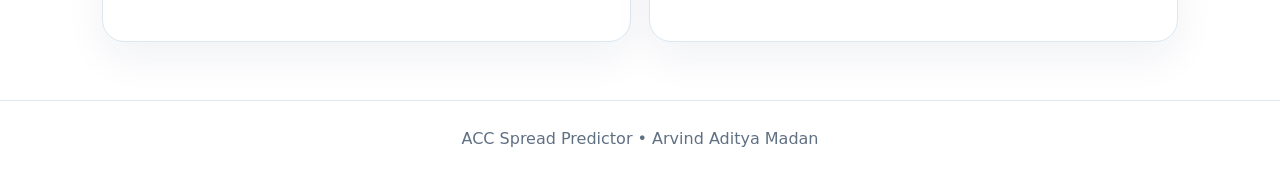
==== commit 6f540095: "Add files via upload" ====
--- a/reports/acc-spread-predictor-report.html
+++ b/reports/acc-spread-predictor-report.html
@@ -1,605 +1,20 @@
-<!DOCTYPE html>
-<html xmlns="http://www.w3.org/1999/xhtml" lang="" xml:lang="">
-<head>
-  <meta charset="utf-8" />
-  <meta name="generator" content="pandoc" />
-  <meta name="viewport" content="width=device-width, initial-scale=1.0, user-scalable=yes" />
-  <title>ACC Spread Predictor</title>
-  <style>
-    code{white-space: pre-wrap;}
-    span.smallcaps{font-variant: small-caps;}
-    div.columns{display: flex; gap: min(4vw, 1.5em);}
-    div.column{flex: auto; overflow-x: auto;}
-    div.hanging-indent{margin-left: 1.5em; text-indent: -1.5em;}
-    /* The extra [class] is a hack that increases specificity enough to
-       override a similar rule in reveal.js */
-    ul.task-list[class]{list-style: none;}
-    ul.task-list li input[type="checkbox"] {
-      font-size: inherit;
-      width: 0.8em;
-      margin: 0 0.8em 0.2em -1.6em;
-      vertical-align: middle;
-    }
-    .display.math{display: block; text-align: center; margin: 0.5rem auto;}
-  </style>
-  <link rel="stylesheet" href="report-style.css" />
-</head>
-<body>
-<a class="back" href="../index.html">← Back to portfolio</a>
-<header id="title-block-header">
-<h1 class="title">ACC Spread Predictor</h1>
-</header>
-<h2 id="acc-mens-basketball-second-half-score-prediction">ACC Men’s
-Basketball Second-Half Score Prediction</h2>
-<h3 id="full-project-summary">Full Project Summary</h3>
-<h3 id="problem-definition-goal">1. Problem Definition &amp; Goal</h3>
-<p>The goal of this project is to <strong>predict second-half outcomes
-for ACC men’s basketball games</strong>, with a primary focus on:</p>
-<ul>
-<li><p><strong>Target:</strong></p>
-<ul>
-<li><code>spread = home_score − away_score</code></li>
-</ul></li>
-</ul>
-<p>The core objective is <strong>minimizing Mean Absolute Error
-(MAE)</strong> on second-half games, while maintaining realistic,
-deployable modeling assumptions (no leakage, rolling training).</p>
-<p>A secondary goal is to construct <strong>prediction
-intervals</strong> for the spread with:</p>
-<ul>
-<li>≥ <strong>70% empirical coverage</strong></li>
-<li>As <strong>narrow</strong> as possible (small PIW)</li>
-</ul>
-<hr />
-<h2 id="data-construction">2. Data Construction</h2>
-<h3 id="game-level-dataset">Game-Level Dataset</h3>
-<ul>
-<li><p>One row per <strong>team-game</strong> initially</p></li>
-<li><p>Later merged into <strong>one row per game</strong> (home +
-away)</p></li>
-<li><p>Filters applied:</p>
-<ul>
-<li>Postseason games removed</li>
-<li>Neutral-site games handled explicitly</li>
-<li>COVID season (2020–21) excluded from modeling runs</li>
-</ul></li>
-</ul>
-<h3 id="target-variables">Target Variables</h3>
-<p>From merged second-half games:</p>
-<ul>
-<li><code>home_score</code></li>
-<li><code>away_score</code></li>
-<li><code>spread</code></li>
-<li><code>total</code></li>
-</ul>
-<hr />
-<h2 id="temporal-structure-midseason-definition">3. Temporal Structure
-&amp; Midseason Definition</h2>
-<ul>
-<li><strong>Midseason is defined as a calendar date</strong>, not a game
-count.</li>
-<li>All <strong>first-half games</strong> (before midseason date) are
-used to construct features.</li>
-<li>All <strong>second-half games</strong> are prediction targets.</li>
-<li>This avoids leakage and preserves real-world forecasting
-structure.</li>
-</ul>
-<hr />
-<h2 id="feature-engineering-first-half-team-season-features">4. Feature
-Engineering (First-Half Team-Season Features)</h2>
-<p>All predictive features are computed <strong>only from first-half
-games</strong>, then merged into second-half matchups.</p>
-<h3 id="core-efficiency-production">Core Efficiency &amp;
-Production</h3>
-<ul>
-<li>Points, opponent points, margin</li>
-<li>Offensive / defensive / net ratings</li>
-<li>Pace</li>
-<li>Shooting efficiency (FG%, 3P%, FT%)</li>
-<li>Free throw rate</li>
-<li>Turnover rate</li>
-<li>Rebounding (ORB, DRB)</li>
-<li>Assists, fouls</li>
-</ul>
-<h3 id="form-features">Form Features</h3>
-<ul>
-<li><p>Rolling last-5 games:</p>
-<ul>
-<li>Net rating</li>
-<li>Margin</li>
-<li>Points per game</li>
-</ul></li>
-</ul>
-<h3 id="acc-only-performance">ACC-Only Performance</h3>
-<ul>
-<li><p>ACC net rating</p></li>
-<li><p>ACC margin</p></li>
-<li><p>ACC win %</p></li>
-<li><p>If a team had <strong>no ACC games</strong> in the first half
-case: michigan, ohio state, baylor 2026:</p>
-<ul>
-<li>ACC features are imputed using <strong>overall first-half
-performance</strong></li>
-</ul></li>
-</ul>
-<h3 id="venue-splits">Venue Splits</h3>
-<ul>
-<li><p>Home-team home net rating</p></li>
-<li><p>Away-team away net rating</p></li>
-<li><p>Combined as:</p>
-<ul>
-<li><code>venue_net_rtg_diff = home_home_net_rtg − away_away_net_rtg</code></li>
-</ul></li>
-</ul>
-<hr />
-<h2 id="feature-representations-tested">5. Feature Representations
-Tested</h2>
-<p>Multiple representations were explicitly compared:</p>
-<h3 id="raw">RAW</h3>
-<ul>
-<li>Home and away features kept separately
-(<code>home_net_rtg_mean</code>, <code>away_net_rtg_mean</code>,
-etc.)</li>
-</ul>
-<h3 id="diff">DIFF</h3>
-<ul>
-<li>Home − away differences for all team features</li>
-</ul>
-<h3 id="both">BOTH</h3>
-<ul>
-<li>RAW + DIFF together</li>
-</ul>
-<h3 id="hybrid-final-direction">HYBRID (final direction)</h3>
-<ul>
-<li>Core DIFF features</li>
-<li>Select RAW context features</li>
-<li>Minimal categorical encoding</li>
-</ul>
-<p><strong>Key finding:</strong> DIFF representations consistently
-outperformed RAW alone and were more stable across seasons.</p>
-<hr />
-<h2 id="ap-poll-features-minimal-corrected">6. AP Poll Features
-(Minimal, Corrected)</h2>
-<p>Rather than overengineering rankings, a <strong>minimal and
-defensible set</strong> was used.</p>
-<h3 id="midseason-ranking">Midseason Ranking</h3>
-<ul>
-<li><p><code>rank_midseason</code></p>
-<ul>
-<li>AP rank if ranked at midseason</li>
-<li><code>NaN</code> if unranked</li>
-</ul></li>
-<li><p><code>ranked_midseason</code></p>
-<ul>
-<li>Binary indicator derived from <code>rank_midseason</code></li>
-</ul></li>
-</ul>
-<h3 id="first-half-ranking-exposure">First-Half Ranking Exposure</h3>
-<ul>
-<li><p><code>ranked_share_pre</code></p>
-<ul>
-<li>Share of first-half games in which the team was ranked</li>
-<li>Filled with <strong>0</strong> if never ranked</li>
-</ul></li>
-</ul>
-<h3 id="performance-vs-ranked-opponents">Performance vs Ranked
-Opponents</h3>
-<ul>
-<li><code>net_rtg_vs_ranked_opp_pre</code></li>
-<li><code>margin_vs_ranked_opp_pre</code></li>
-</ul>
-<p>If a team played <strong>no ranked opponents</strong> in the first
-half:</p>
-<ul>
-<li>These features are imputed as:</li>
-</ul>
-<pre><code>overall performance − average observed drop vs ranked teams</code></pre>
-<p>Empirically estimated drops:</p>
-<ul>
-<li>Net rating drop ≈ <strong>−18</strong></li>
-<li>Margin drop ≈ <strong>−12</strong></li>
-</ul>
-<p>This preserves team ordering and avoids artificial zeros.</p>
-<hr />
-<h2 id="categorical-variables">7. Categorical Variables</h2>
-<ul>
-<li><p><code>home_team</code>, <code>away_team</code></p></li>
-<li><p>One-hot encoded via <code>ColumnTransformer</code></p></li>
-<li><p>Left in intentionally to allow the model to capture:</p>
-<ul>
-<li>Program-level effects</li>
-<li>Coaching/system persistence</li>
-</ul></li>
-<li><p>Empirically helpful for tree models</p></li>
-</ul>
-<hr />
-<h2 id="modeling-approach">8. Modeling Approach</h2>
-<h3 id="models-tested">Models Tested</h3>
-<ul>
-<li>Linear Regression</li>
-<li>Ridge Regression</li>
-<li>Elastic Net</li>
-<li>Random Forest</li>
-<li>Gradient Boosted Trees (sklearn)</li>
-<li>(LightGBM explored conceptually)</li>
-</ul>
-<h3 id="best-performer">Best Performer</h3>
-<ul>
-<li><p><strong>Random Forest</strong> was:</p>
-<ul>
-<li>Most stable</li>
-<li>Best MAE across rolling seasons</li>
-<li>Most robust to feature noise optuna used for parameters</li>
-</ul></li>
-</ul>
-<h3 id="multi-output-exploratory">Multi-Output (Exploratory)</h3>
-<ul>
-<li><p>RF wrapped in <code>MultiOutputRegressor</code> to predict:</p>
-<ul>
-<li>home_score</li>
-<li>away_score</li>
-<li>spread</li>
-<li>total</li>
-</ul></li>
-<li><p>Final evaluation still focused on <strong>spread
-only</strong></p></li>
-</ul>
-<hr />
-<h2 id="evaluation-strategy">9. Evaluation Strategy</h2>
-<h3 id="rolling-evaluation">Rolling Evaluation</h3>
-<ul>
-<li><p>Test on each second-half season</p></li>
-<li><p>Train on <strong>prior seasons only</strong></p></li>
-<li><p>Final version uses a <strong>6-season rolling training
-window</strong></p>
-<ul>
-<li>Reduces non-stationarity</li>
-<li>Better reflects real deployment</li>
-</ul></li>
-</ul>
-<h3 id="metrics-reported">Metrics Reported</h3>
-<ul>
-<li>Mean MAE</li>
-<li>Std. dev. of MAE (stability)</li>
-<li>Best / worst season</li>
-<li>Most recent season MAE (e.g. 2024–25)</li>
-</ul>
-<hr />
-<h2 id="feature-selection-philosophy">10. Feature Selection
-Philosophy</h2>
-<ul>
-<li><p><strong>No blind pruning</strong></p></li>
-<li><p>Features removed <strong>only if MAE improved
-empirically</strong></p></li>
-<li><p>all diffs were basically kept in the end</p></li>
-</ul>
-<hr />
-<hr />
-<h2 id="prediction-intervals-second-phase">12. Prediction Intervals
-(Second Phase)</h2>
-<h3 id="method">Method</h3>
-<ul>
-<li><strong>Split conformal prediction</strong> for spread only</li>
-<li>Model trained on <code>fit</code> seasons</li>
-<li>Calibration performed on recent seasons</li>
-</ul>
-<h3 id="two-calibration-strategies">Two Calibration Strategies</h3>
-<ol type="1">
-<li><p><strong>Rolling calibration</strong></p>
-<ul>
-<li>Calibrate on the <strong>prior 4 seasons</strong> before each test
-season</li>
-</ul></li>
-<li><p><strong>Fixed calibration (deployment)</strong></p>
-<ul>
-<li>Use most recent 3–5 seasons to calibrate once</li>
-<li>Apply to upcoming season predictions</li>
-</ul></li>
-</ol>
-<h3 id="interval-construction">Interval Construction</h3>
-<ul>
-<li><p>Absolute residuals from calibration</p></li>
-<li><p>Conformal quantile <code>q</code></p></li>
-<li><p>Interval:</p>
-<pre><code>[pred − q, pred + q]</code></pre></li>
-</ul>
-<h3 id="targets">Targets</h3>
-<ul>
-<li>Coverage ≥ 70%</li>
-<li>Minimize Prediction Interval Width (PIW)</li>
-</ul>
-<hr />
-<h2 id="final-outcomes-insights">13. Final Outcomes &amp; Insights</h2>
-<ul>
-<li>Best MAE ≈ <strong>9.2–9.4 points</strong></li>
-<li>Random Forest + HYBRID/DIFF features consistently strongest</li>
-<li>AP Poll features added modest context but were not dominant</li>
-<li>Ranked-opponent proportional features were unstable and
-discarded</li>
-<li>Absolute performance differences were more reliable</li>
-<li>Interval calibration behaved sensibly with rolling windows</li>
-</ul>
-<hr />
-<h2 id="project-strengths">14. Project Strengths</h2>
-<ul>
-<li>Strict temporal integrity (no leakage)</li>
-<li>Multiple feature representations tested</li>
-<li>Rolling evaluation aligned with deployment</li>
-<li>Intervals handled carefully and transparently</li>
-<li>Modeling decisions justified empirically</li>
-</ul>
-<hr />
-<h2 id="where-this-could-go-next">15. Where This Could Go Next</h2>
-<ul>
-<li>Team-specific conformal intervals</li>
-<li>Separate home/away uncertainty modeling</li>
-<li>Market comparison (Vegas spreads vs model)</li>
-<li>Incorporating lineup/injury data if available</li>
-</ul>
-<hr />
-<p>this is in chatgpt word - about to give you i my word and some
-csvs</p>
-<p>The challenge was to, at feb6, predict spread (home-away) for all acc
-games in the restof the season so we had to train a model that would use
-first half of the season games to predict the spread for second half
-used R to load game data from p2014-2025 using ncaahoopR for acc teams.
-box scores were appended. moved to python removed post season added
-midpoint date appended ap poll stats computed ratings like df[“off_rtg”]
-= 100 * safe_div(df[“pts”], df[“possessions”]) df[“def_rtg”] = 100 *
-safe_div(df[“opp_pts”], df[“opp_possessions”]) df[“net_rtg”] =
-df[“off_rtg”] - df[“def_rtg”]</p>
-<p>split on midseason</p>
-<p>started computing stats for each team which will be evident later
-when i list features stats were by season, by team, only first half</p>
-<p>everything was stripped from second half but date, teams, who
-hom/away, and spread appended home steam first season stats and away
-team first half season stats for each game</p>
-<p>these were RAW stats. created DIFF stats which were home stats - away
-stats. since thats how spread is calculated</p>
-<p>each of the 5 model types were tested on raw, diff, both, hybrid.
-diff won every time</p>
-<p>cv was done like: def rolling_eval(model, model_name, window=None):
-rows = []</p>
-<pre><code>for test_season in TEST_SEASONS:
-    idx = season_order.index(test_season)
-    prior_seasons = season_order[:idx]
-
-    # apply rolling window if requested
-    if window is not None:
-        prior_seasons = prior_seasons[-window:]
-
-    train_mask = seasons.isin(prior_seasons)
-    test_mask  = seasons.eq(test_season)
-
-    # safety check (quiet skip, same spirit as your original)
-    if train_mask.sum() == 0 or test_mask.sum() == 0:
-        continue
-
-    X_train, y_train = X.loc[train_mask], y.loc[train_mask]
-    X_test,  y_test  = X.loc[test_mask],  y.loc[test_mask]
-
-    m = clone(model)
-    m.fit(X_train, y_train)
-    yhat = m.predict(X_test)
-
-    mae = mean_absolute_error(y_test, yhat)
-
-    rows.append({
-        &quot;model&quot;: model_name,
-        &quot;test_season&quot;: test_season,
-        &quot;n_games&quot;: int(test_mask.sum()),
-        &quot;mae&quot;: float(mae),
-        &quot;n_train_seasons&quot;: len(prior_seasons),
-    })
-
-return pd.DataFrame(rows)</code></pre>
-<p>rf consistently was the best. optimized by trying compos of features
-- some based on importance. used optuna for params. got mean mae to
-9.186</p>
-<p>feats: [‘home_team’, ‘away_team’, ‘days_since_midseason’,
-‘rest_days_home’, ‘rest_days_away’, ‘rest_diff’,
-‘home_ranked_midseason’, ‘away_ranked_midseason’, ‘home_rank_midseason’,
-‘away_rank_midseason’, ‘pts_pg_diff’, ‘opp_pts_pg_diff’,
-‘margin_pg_diff’, ‘off_rtg_mean_diff’, ‘def_rtg_mean_diff’,
-‘net_rtg_mean_diff’, ‘pace_mean_diff’, ‘fg_pct_mean_margin_diff’,
-‘tp_pct_mean_margin_diff’, ‘ft_pct_mean_margin_diff’,
-‘ft_rate_mean_margin_diff’, ‘tov_rate_mean_margin_diff’,
-‘ast_pg_margin_diff’, ‘orb_pg_margin_diff’, ‘drb_pg_margin_diff’,
-‘pf_pg_margin_diff’, ‘win_pct_diff’, ‘net_rtg_last5_diff’,
-‘margin_last5_diff’, ‘pts_pg_last5_diff’, ‘acc_net_rtg_mean_diff’,
-‘acc_margin_pg_diff’, ‘acc_win_pct_diff’, ‘venue_net_rtg_diff’,
-‘margin_vs_ranked_opp_diff’, ‘net_rtg_vs_ranked_opp_diff’]</p>
-<p>then went back to r for 2025-26 data - had to hadd the games for
-baylor, mich, ohio state - bc there were 3 non acc games.</p>
-<p>then did te same process and ran the model on it to get predictions
-to submit.</p>
-<p>intervals was also a part of the project def
-weighted_quantile(values, weights, quantile): “““Compute weighted
-quantile of 1D arrays.”“” values = np.asarray(values) weights =
-np.asarray(weights)</p>
-<pre><code>sorter = np.argsort(values)
-values = values[sorter]
-weights = weights[sorter]
-
-cum_w = np.cumsum(weights)
-cutoff = quantile * cum_w[-1]
-return values[np.searchsorted(cum_w, cutoff, side=&quot;left&quot;)]</code></pre>
-<p>def season_recency_weights(seasons, season_to_idx,
-covid_season=“2020-21”, power=2, covid_weight=0.0): ““” seasons:
-array-like of season labels for calibration rows power: 1=linear,
-2=quadratic covid_weight: 0.0 excludes COVID season from calibration ““”
-idx = np.array([season_to_idx[s] for s in seasons]) w = 1.0 + (idx **
-power)</p>
-<pre><code>if covid_season is not None:
-    w = np.where(np.array(seasons) == covid_season, covid_weight, w)
-
-return w</code></pre>
-<p>def conformal_q(abs_resid, coverage=0.70): n = len(abs_resid) k =
-int(np.ceil((n + 1) * coverage)) - 1 return
-np.sort(abs_resid)[min(max(k, 0), n - 1)]</p>
-<p>cov_by_season = [] piw_by_season = []</p>
-<p>for season_test in TEST_SEASONS:</p>
-<pre><code>season_order = [s for s in season_order if s != &quot;2020-21&quot;]
-TEST_SEASONS  = [s for s in TEST_SEASONS  if s != &quot;2020-21&quot;]
-
-# training seasons = all before test season
-idx_test = season_order.index(season_test)
-train_seasons = season_order[:idx_test]
-
-train_mask = seasons.isin(train_seasons)
-test_mask  = seasons.eq(season_test)
-
-# calibration season = most recent training season
-cal_season = train_seasons[-1]
-cal_mask = seasons.eq(cal_season)
-
-# fit seasons = training minus calibration season
-fit_mask = train_mask &amp; (~cal_mask)
-
-X_fit, y_fit = X.loc[fit_mask], y.loc[fit_mask]
-X_cal, y_cal = X.loc[cal_mask], y.loc[cal_mask]
-X_te,  y_te  = X.loc[test_mask], y.loc[test_mask]
-
-model = clone(rf_model)
-model.fit(X_fit, y_fit)
-
-# calibration residuals
-cal_pred = model.predict(X_cal)
-abs_resid = np.abs(y_cal - cal_pred)
-
-q = conformal_q(abs_resid, coverage=0.75)
-
-# test intervals
-pred = model.predict(X_te)
-lb = pred - q
-ub = pred + q
-
-coverage = float(np.mean((y_te &gt;= lb) &amp; (y_te &lt;= ub)))
-piw = float(np.mean(ub - lb))
-
-cov_by_season.append({&quot;season&quot;: season_test, &quot;coverage&quot;: coverage, &quot;q&quot;: float(q)})
-piw_by_season.append({&quot;season&quot;: season_test, &quot;piw&quot;: piw})</code></pre>
-<p>cov_by_season = pd.DataFrame(cov_by_season).sort_values(“season”)
-piw_by_season = pd.DataFrame(piw_by_season).sort_values(“season”)</p>
-<p>coverage used was .75 to be safe but still have a low piw</p>
-<p>about to send csvs- dont say nun yet</p>
-<p>The challenge was to predict the point spread (home − away) for all
-remaining ACC men’s basketball games starting on February 6, using only
-information available up to that date.</p>
-<p>To do this, I trained a model that uses first-half-of-season games to
-predict outcomes in the second half of the season, mirroring how a real
-forecasting system would operate.</p>
-<p>Game-level data from 2014–2025 was collected in R using ncaahoopR for
-all ACC teams, with full box scores appended. The data was then
-transferred to Python for modeling. Postseason games were removed, and a
-midseason calendar date was defined to separate feature construction
-from prediction targets.</p>
-<p>Offensive, defensive, and net ratings were computed using
-possession-based metrics, for example:</p>
-<p>offensive rating = points per 100 possessions defensive rating =
-opponent points per 100 possessions net rating = offensive −
-defensive</p>
-<p>All team statistics were computed by team and season using only
-first-half games. For second-half games, all performance information was
-stripped away, leaving only date, teams, home/away designation, and the
-target spread.</p>
-<p>Each second-half game was then merged with:</p>
-<p>the home team’s first-half season stats the away team’s first-half
-season stats</p>
-<p>This produced a RAW feature representation. From this, a DIFF
-representation was constructed by taking home − away differences for all
-team features, which directly aligns with how the spread is defined.</p>
-<p>Five model families were evaluated (linear models, tree-based models,
-and ensembles), each tested using RAW, DIFF, BOTH, and HYBRID feature
-sets. Across all models and seasons, DIFF features consistently
-outperformed RAW representations.</p>
-<p>Model evaluation used rolling season-based cross-validation, where
-each season’s second-half games were predicted using only prior seasons
-for training. A rolling training window was optionally applied to reduce
-non-stationarity.</p>
-<p>A Random Forest model was consistently the best-performing approach.
-Feature selection was performed empirically based on performance and
-importance diagnostics, and hyperparameters were optimized using Optuna,
-resulting in a final mean MAE of ≈ 9.19 points on second-half spread
-predictions.</p>
-<p>The final model used a DIFF-based feature set including efficiency
-metrics, recent form, ACC-only performance, venue-adjusted ratings, rest
-effects, and performance versus ranked opponents, along with team
-identifiers to capture program-level effects.</p>
-<p>For submission, the same pipeline was applied to 2025–26 data.
-Because early-season schedules included several non-ACC opponents (e.g.,
-Baylor, Michigan, Ohio State), those games were explicitly added to
-ensure first-half feature completeness before generating predictions for
-the remaining ACC games.</p>
-<ol start="2" type="1">
-<li>Prediction intervals (explained cleanly)</li>
-</ol>
-<p>In addition to point predictions, the project also constructed
-prediction intervals for the spread using split conformal
-prediction.</p>
-<p>For each test season:</p>
-<p>The model was trained on all earlier seasons except the most recent
-one The most recent prior season was used for calibration Absolute
-residuals from the calibration season determined the conformal
-radius</p>
-<p>Prediction intervals were formed as:</p>
-<p>[prediction − q, prediction + q]</p>
-<p>A coverage level of 75% was used to be conservative while still
-keeping intervals reasonably tight. Interval quality was evaluated
-using:</p>
-<p>empirical coverage prediction interval width (PIW)</p>
-<p>Rolling calibration behaved consistently across seasons, producing
-stable coverage with manageable interval widths.</p>
-<p>PREDICTION INTERVAL CONSTRUCTION FOR ACC MEN’S BASKETBALL SPREAD
-FORECASTS</p>
-<p>Overview In addition to producing point predictions for the ACC men’s
-basketball point spread (home − away), we constructed prediction
-intervals to quantify uncertainty in second-half game forecasts. The
-objective was to achieve at least 70% empirical coverage while keeping
-prediction intervals as narrow as possible. All intervals were built on
-top of our final spread prediction model and adhered to strict temporal
-constraints to avoid leakage.</p>
-<p>Underlying Point Prediction Model The base model predicts second-half
-spreads using a Random Forest regression model trained on
-first-half-of-season data only. Features were constructed using a DIFF
-representation, where each feature is defined as the difference between
-home-team and away-team first-half season statistics. This
-representation consistently outperformed RAW (separate home/away)
-features across all tested model families.</p>
-<p>Model evaluation followed a rolling season framework. For each
-season, the model was trained using only prior seasons and evaluated on
-that season’s second-half games. A full historical training window was
-used for stability. The final model achieved a mean MAE of approximately
-9.2 points across rolling evaluations and served as the foundation for
-interval construction.</p>
-<p>Prediction Interval Method Prediction intervals were constructed
-using split conformal prediction. This approach was selected because it
-makes minimal distributional assumptions, provides finite-sample
-coverage guarantees, and integrates naturally with rolling season-based
-evaluation.</p>
-<p>For each test season: - The model was trained on all seasons prior to
-the most recent one. - The most recent prior season was used as a
-calibration set. - Absolute residuals between predicted and observed
-spreads were computed on the calibration season.</p>
-<p>Let r_i = |y_i − ŷ_i| denote the absolute calibration residuals. The
-conformal radius q was computed as the empirical quantile corresponding
-to a nominal coverage level of 75%, chosen conservatively to ensure
-coverage exceeded the required 70%.</p>
-<p>Prediction intervals for each test-game prediction ŷ were then
-constructed as: [ ŷ − q , ŷ + q ]</p>
-<p>Evaluation of Prediction Intervals Prediction intervals were
-evaluated on a season-by-season basis using: - Empirical coverage: the
-proportion of games where the true spread fell within the interval. -
-Prediction interval width (PIW): the average width of the intervals.</p>
-<p>This rolling calibration and evaluation structure mirrors real
-deployment, where only past seasons are available for uncertainty
-estimation. The selected approach consistently met or exceeded 70%
-coverage while achieving one of the lowest average interval widths among
-tested calibration strategies.</p>
-<p>Final Submission The submitted file includes both point predictions
-and prediction intervals for second-half ACC games. All predictions rely
-exclusively on information available prior to February 6, with a natural
-two-day scheduling break ensuring clean separation between first-half
-feature construction and second-half prediction targets.</p>
-</body>
-</html>
+<!doctype html><html lang="en"><head><meta charset="utf-8"><meta name="viewport" content="width=device-width, initial-scale=1"><title>ACC Spread Predictor | Arvind Aditya Madan</title><style>
+:root{--unc:#4B9CD3;--navy:#13294B;--ink:#102033;--muted:#607083;--bg:#f6f9fc;--card:#ffffff;--line:#dce7f2;--accent:#e9f5ff;}
+*{box-sizing:border-box} body{margin:0;font-family:Inter,ui-sans-serif,system-ui,-apple-system,BlinkMacSystemFont,"Segoe UI",sans-serif;color:var(--ink);background:linear-gradient(180deg,#f7fbff,#fff);} a{color:var(--navy);text-decoration:none;font-weight:700} a:hover{color:var(--unc)}
+.report-nav{position:sticky;top:0;background:rgba(255,255,255,.92);backdrop-filter:blur(10px);border-bottom:1px solid var(--line);z-index:5}.report-nav-inner{max-width:1120px;margin:0 auto;padding:14px 22px;display:flex;justify-content:space-between;gap:20px;align-items:center}.brand{font-weight:900;color:var(--navy);letter-spacing:-.03em}.back{font-size:.95rem}
+.container{max-width:1120px;margin:0 auto;padding:58px 22px}.hero{padding:34px;border:1px solid var(--line);border-radius:28px;background:linear-gradient(135deg,#fff 0%,#eef8ff 100%);box-shadow:0 24px 60px rgba(19,41,75,.08)}.eyebrow{font-size:.78rem;letter-spacing:.14em;text-transform:uppercase;color:var(--unc);font-weight:900;margin-bottom:10px}.hero h1{font-size:clamp(2.2rem,5vw,4.6rem);line-height:.95;margin:0 0 18px;color:var(--navy);letter-spacing:-.06em}.lede{font-size:1.14rem;line-height:1.75;color:#32465a;max-width:860px}.buttons{display:flex;flex-wrap:wrap;gap:12px;margin-top:22px}.button{display:inline-flex;align-items:center;gap:8px;padding:11px 15px;border-radius:999px;border:1px solid var(--navy);background:var(--navy);color:#fff;font-weight:800}.button.secondary{background:#fff;color:var(--navy);border-color:var(--line)}
+section{margin-top:40px}.section-title{font-size:1.55rem;letter-spacing:-.03em;color:var(--navy);margin:0 0 16px}.grid{display:grid;grid-template-columns:repeat(2,minmax(0,1fr));gap:18px}.card{background:var(--card);border:1px solid var(--line);border-radius:22px;padding:24px;box-shadow:0 16px 40px rgba(19,41,75,.06)}.card h3{margin:0 0 10px;color:var(--navy);font-size:1.18rem}.card p,.card li{line-height:1.65;color:#35495d}.metric-grid{display:grid;grid-template-columns:repeat(4,1fr);gap:12px;margin:18px 0}.metric{background:#fff;border:1px solid var(--line);border-radius:16px;padding:14px}.metric strong{display:block;color:var(--navy);font-size:1.35rem}.metric span{font-size:.83rem;color:var(--muted)}.table-wrap{overflow:auto;border:1px solid var(--line);border-radius:18px;background:#fff}table{width:100%;border-collapse:collapse;font-size:.94rem}th,td{padding:12px 14px;border-bottom:1px solid var(--line);text-align:left}th{background:#eef8ff;color:var(--navy)}tr:last-child td{border-bottom:0}.image-card{background:#fff;border:1px solid var(--line);border-radius:22px;padding:14px;margin:16px 0;box-shadow:0 14px 36px rgba(19,41,75,.06)}.image-card img{width:100%;display:block;border-radius:16px}.caption{font-size:.88rem;color:var(--muted);line-height:1.5;margin:10px 6px 2px}.callout{background:#eef8ff;border:1px solid #c7e8fb;border-left:6px solid var(--unc);border-radius:20px;padding:18px;line-height:1.65;color:#294055}.chips{display:flex;flex-wrap:wrap;gap:8px;margin-top:14px}.chip{background:#eef8ff;color:var(--navy);border:1px solid #c7e8fb;border-radius:999px;padding:7px 10px;font-size:.82rem;font-weight:800}.footer{border-top:1px solid var(--line);padding:28px 22px;text-align:center;color:var(--muted)}
+@media(max-width:760px){.grid,.metric-grid{grid-template-columns:1fr}.report-nav-inner{align-items:flex-start;flex-direction:column}.hero{padding:24px}.container{padding-top:32px}}
+</style></head><body>
+<nav class="report-nav"><div class="report-nav-inner"><a class="brand" href="../index.html">Arvind Aditya Madan</a><a class="back" href="../index.html#projects">← Back to portfolio</a></div></nav>
+<main class="container">
+<section class="hero"><div class="eyebrow">ACC Basketball • Machine Learning</div><h1>ACC Spread Predictor</h1><p class="lede">A second-half ACC men’s basketball spread prediction project built to forecast home-minus-away point spread for remaining games after February 6 using only information available from the first half of the season.</p><p class="lede"><strong>Submitted for the Triangle Sports Analytics Competition, placing 6th.</strong></p></section>
+<section><h2 class="section-title">Challenge</h2><div class="card"><p>The task was to predict the point spread for all remaining ACC men’s basketball games starting on February 6. The model needed to behave like a real deployment system: train on historical seasons, build features only from first-half games, and predict second-half games without leakage.</p></div></section>
+<section><h2 class="section-title">Data construction</h2><div class="grid"><div class="card"><h3>Data pipeline</h3><p>Historical game-level data from 2014–2025 was collected in R using <strong>ncaahoopR</strong> for ACC teams, with box scores appended. The project moved to Python for feature engineering, modeling, evaluation, and prediction generation.</p></div><div class="card"><h3>Target</h3><p>The primary target was <strong>spread = home score − away score</strong>. Secondary explorations included home score, away score, and total score, but final evaluation focused on spread prediction.</p></div></div></section>
+<section><h2 class="section-title">Temporal design</h2><div class="callout">Midseason was defined as a calendar date rather than a game count. All games before the midseason cutoff were used to construct team-season features. Second-half games were stripped down to date, teams, home/away designation, and target spread before first-half team features were merged in.</div></section>
+<section><h2 class="section-title">Feature engineering</h2><div class="grid"><div class="card"><h3>Team strength</h3><p>Offensive rating, defensive rating, net rating, pace, shooting efficiency, turnover rate, free throw rate, rebounding, assists, fouls, win percentage, and margin-based measures.</p></div><div class="card"><h3>Context</h3><p>Rest days, days since midseason, AP Poll ranking indicators, ranked-opponent performance, ACC-only performance, last-five-game form, and venue-adjusted home/away ratings.</p></div></div><div class="card" style="margin-top:18px"><h3>RAW vs. DIFF features</h3><p>The project tested RAW home/away features, DIFF features, BOTH, and HYBRID representations. DIFF features — home statistic minus away statistic — consistently outperformed RAW features because the representation aligned directly with the spread definition.</p></div></section>
+<section><h2 class="section-title">Modeling approach</h2><div class="metric-grid"><div class="metric"><strong>5</strong><span>model families tested</span></div><div class="metric"><strong>RF</strong><span>best-performing model</span></div><div class="metric"><strong>9.19</strong><span>mean MAE</span></div><div class="metric"><strong>75%</strong><span>interval coverage level</span></div></div><div class="table-wrap"><table><thead><tr><th>Component</th><th>Description</th></tr></thead><tbody><tr><td>Models tested</td><td>Linear Regression, Ridge, Elastic Net, Random Forest, Gradient Boosted Trees, with LightGBM explored conceptually.</td></tr><tr><td>Best model</td><td>Random Forest regression, selected for stability, best MAE, and robustness to feature noise.</td></tr><tr><td>Optimization</td><td>Optuna was used for hyperparameter tuning after empirical feature testing and importance diagnostics.</td></tr><tr><td>Evaluation</td><td>Rolling season-based evaluation, where each test season used only prior seasons for training. A six-season rolling window reduced non-stationarity.</td></tr></tbody></table></div></section>
+<section><h2 class="section-title">Prediction intervals</h2><div class="card"><p>In addition to point predictions, the project built split conformal prediction intervals for spread forecasts. For each test season, the model was fit on earlier seasons, calibrated on the most recent prior season, and evaluated on the test season. Absolute calibration residuals determined the conformal radius <strong>q</strong>, producing intervals of <strong>[prediction − q, prediction + q]</strong>.</p><p>A nominal coverage level of 75% was used to stay above the target of 70% empirical coverage while keeping interval widths manageable.</p></div></section>
+<section><h2 class="section-title">Final feature set</h2><div class="card"><p>The final model used DIFF-based features covering efficiency, form, ACC-only performance, venue-adjusted ratings, rest effects, ranking context, and performance against ranked opponents. Team identifiers were included to allow the model to capture program-level persistence and coaching/system effects.</p><div class="chips"><span class="chip">Random Forest</span><span class="chip">Optuna</span><span class="chip">Rolling CV</span><span class="chip">Conformal Prediction</span><span class="chip">R</span><span class="chip">Python</span><span class="chip">ncaahoopR</span></div></div></section>
+<section><h2 class="section-title">What I learned</h2><div class="grid"><div class="card"><h3>Leakage control matters</h3><p>Strict temporal separation made the project closer to a real forecasting workflow and prevented second-half information from entering first-half features.</p></div><div class="card"><h3>Representation matters</h3><p>DIFF features were more stable and predictive than RAW home/away features because the target itself was a home-away difference.</p></div><div class="card"><h3>Uncertainty matters</h3><p>Prediction intervals gave a more honest picture of spread uncertainty than point predictions alone.</p></div><div class="card"><h3>Sports models are noisy</h3><p>Even with strong features, lineup variation, injuries, home/away context, and opponent dynamics create uncertainty that the model must account for.</p></div></div></section>
+</main><footer class="footer">ACC Spread Predictor • Arvind Aditya Madan</footer></body></html>
